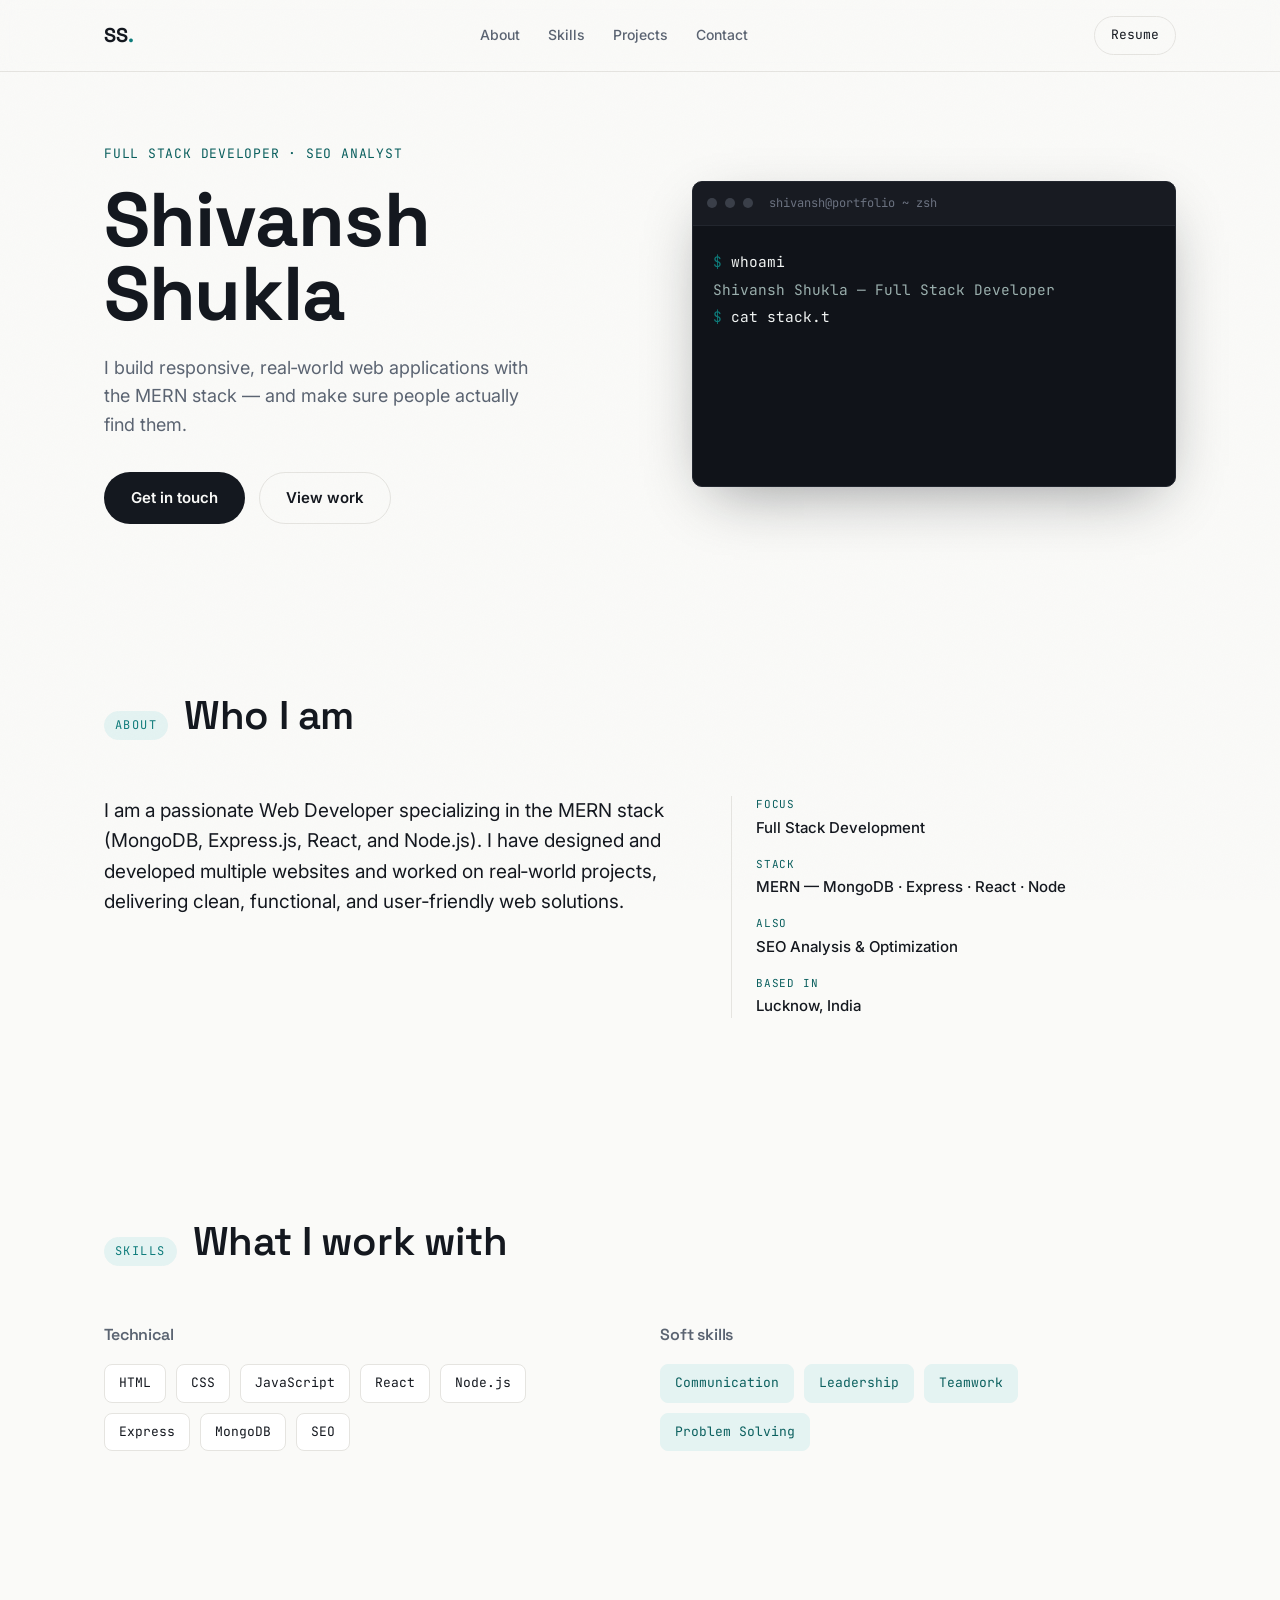
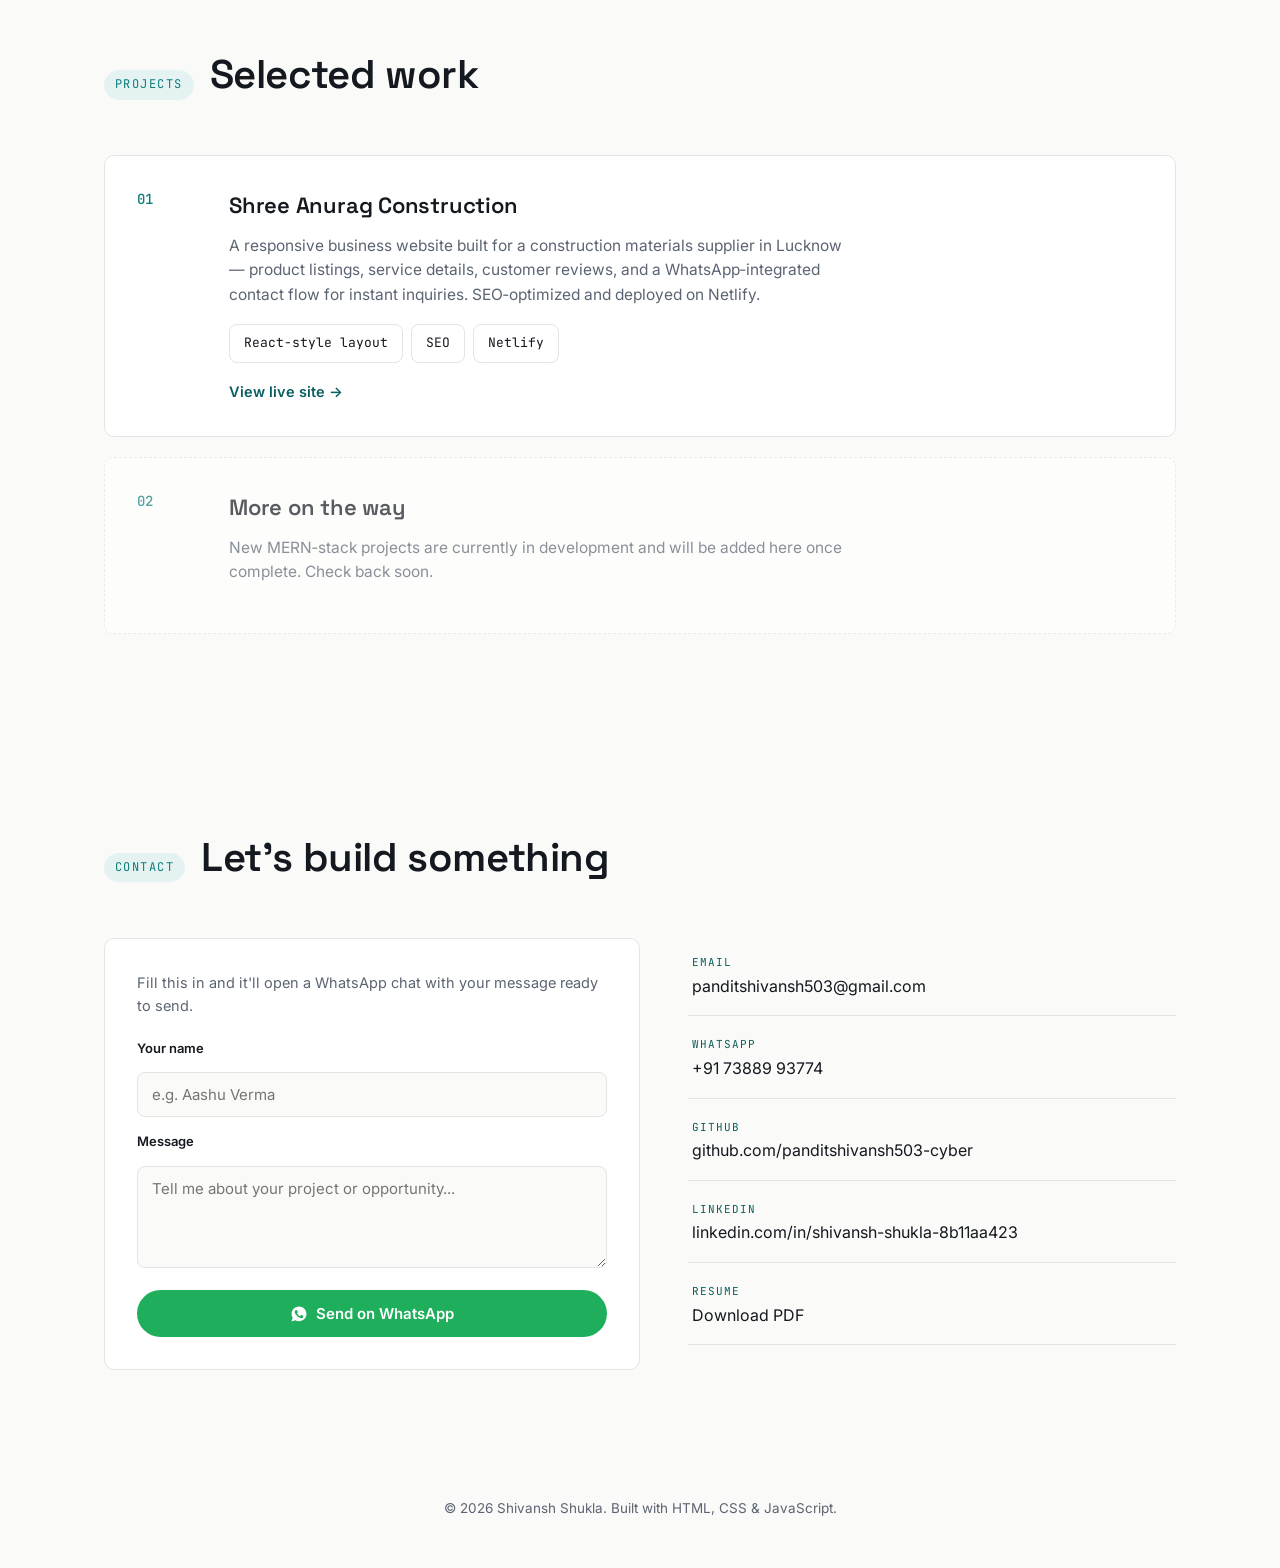
==== index.html @ 1e89d8c0 "done" ====
<!DOCTYPE html>
<html lang="en">
<head>
<meta charset="UTF-8">
<meta name="viewport" content="width=device-width, initial-scale=1.0">
<title>Shivansh Shukla — PORTFOLIO</title>
<meta name="description" content="Shivansh Shukla — Full Stack Developer (MERN) & SEO Analyst. Portfolio, projects, and contact.">
<meta name="google-site-verification" content="_di1eoeOcIjma9c_oCelId9YglmXnjubDmamlNjn5QQ" />
<link rel="preconnect" href="https://fonts.googleapis.com">
<link href="https://fonts.googleapis.com/css2?family=Space+Grotesk:wght@400;500;600;700&family=Inter:wght@400;500;600&family=JetBrains+Mono:wght@400;500&display=swap" rel="stylesheet">
<link rel="stylesheet" href="style.css">
</head>
<body>

<div class="noise-overlay"></div>
<!-- NAV -->
<header class="nav" id="top">
  <div class="nav-inner">
    <a href="#top" class="nav-logo">SS<span class="dot">.</span></a>
    <nav class="nav-links">
      <a href="#about">About</a>
      <a href="#skills">Skills</a>
      <a href="#projects">Projects</a>
      <a href="#contact">Contact</a>
    </nav>
    <a href="assets/Shivansh_Shukla_Resume.pdf" download class="nav-cta">Resume</a>
    <button class="nav-toggle" id="navToggle" aria-label="Toggle menu">
      <span></span><span></span><span></span>
    </button>
  </div>
  <nav class="nav-mobile" id="navMobile">
    <a href="#about">About</a>
    <a href="#skills">Skills</a>
    <a href="#projects">Projects</a>
    <a href="#contact">Contact</a>
    <a href="assets/Shivansh_Shukla_Resume.pdf" download>Resume</a>
  </nav>
</header>

<main>

  <!-- HERO -->
  <section class="hero">
    <div class="hero-grid">
      <div class="hero-copy">
        <p class="eyebrow">Full Stack Developer · SEO Analyst</p>
        <h1>Shivansh<br>Shukla</h1>
        <p class="hero-sub">I build responsive, real‑world web applications with the MERN stack — and make sure people actually find them.</p>
        <div class="hero-actions">
          <a href="#contact" class="btn btn-primary">Get in touch</a>
          <a href="#projects" class="btn btn-ghost">View work</a>
        </div>
      </div>

      <div class="hero-terminal" aria-hidden="false">
        <div class="terminal-window">
          <div class="terminal-bar">
            <span class="tdot"></span><span class="tdot"></span><span class="tdot"></span>
            <span class="terminal-title">shivansh@portfolio ~ zsh</span>
          </div>
          <div class="terminal-body" id="terminalBody"></div>
        </div>
      </div>
    </div>
  </section>

  <!-- ABOUT -->
  <section class="about" id="about">
    <div class="section-head">
      <span class="section-tag">About</span>
      <h2>Who I am</h2>
    </div>
    <div class="about-grid">
      <p class="about-text">
        I am a passionate Web Developer specializing in the MERN stack (MongoDB, Express.js, React, and Node.js). I have designed and developed multiple websites and worked on real‑world projects, delivering clean, functional, and user‑friendly web solutions.
      </p>
      <ul class="about-facts">
        <li><span class="fact-label">Focus</span><span>Full Stack Development</span></li>
        <li><span class="fact-label">Stack</span><span>MERN — MongoDB · Express · React · Node</span></li>
        <li><span class="fact-label">Also</span><span>SEO Analysis &amp; Optimization</span></li>
        <li><span class="fact-label">Based in</span><span>Lucknow, India</span></li>
      </ul>
    </div>
  </section>

  <!-- SKILLS -->
  <section class="skills" id="skills">
    <div class="section-head">
      <span class="section-tag">Skills</span>
      <h2>What I work with</h2>
    </div>

    <div class="skills-columns">
      <div class="skill-block">
        <h3>Technical</h3>
        <div class="tag-row">
          <span class="tag">HTML</span>
          <span class="tag">CSS</span>
          <span class="tag">JavaScript</span>
          <span class="tag">React</span>
          <span class="tag">Node.js</span>
          <span class="tag">Express</span>
          <span class="tag">MongoDB</span>
          <span class="tag">SEO</span>
        </div>
      </div>
      <div class="skill-block">
        <h3>Soft skills</h3>
        <div class="tag-row">
          <span class="tag tag-alt">Communication</span>
          <span class="tag tag-alt">Leadership</span>
          <span class="tag tag-alt">Teamwork</span>
          <span class="tag tag-alt">Problem&nbsp;Solving</span>
        </div>
      </div>
    </div>
  </section>

  <!-- PROJECTS -->
  <section class="projects" id="projects">
    <div class="section-head">
      <span class="section-tag">Projects</span>
      <h2>Selected work</h2>
    </div>

    <div class="project-list">
      <article class="project-card">
        <div class="project-index">01</div>
        <div class="project-body">
          <h3>Shree Anurag Construction</h3>
          <p>A responsive business website built for a construction materials supplier in Lucknow — product listings, service details, customer reviews, and a WhatsApp‑integrated contact flow for instant inquiries. SEO‑optimized and deployed on Netlify.</p>
          <div class="project-meta">
            <span class="tag">React‑style layout</span>
            <span class="tag">SEO</span>
            <span class="tag">Netlify</span>
          </div>
          <a href="https://shreeanuragconstruction.netlify.app/" target="_blank" rel="noopener" class="project-link">View live site →</a>
        </div>
      </article>

      <article class="project-card project-card-pending">
        <div class="project-index">02</div>
        <div class="project-body">
          <h3>More on the way</h3>
          <p>New MERN‑stack projects are currently in development and will be added here once complete. Check back soon.</p>
        </div>
      </article>
    </div>
  </section>

  <!-- CONTACT -->
  <section class="contact" id="contact">
    <div class="section-head">
      <span class="section-tag">Contact</span>
      <h2>Let's build something</h2>
    </div>

    <div class="contact-grid">
      <form class="whatsapp-form" id="whatsappForm">
        <p class="form-lede">Fill this in and it'll open a WhatsApp chat with your message ready to send.</p>

        <label for="waName">Your name</label>
        <input type="text" id="waName" name="waName" placeholder="e.g. Aashu Verma" required>

        <label for="waMessage">Message</label>
        <textarea id="waMessage" name="waMessage" rows="4" placeholder="Tell me about your project or opportunity..." required></textarea>

        <button type="submit" class="btn btn-primary btn-wide">
          <svg class="wa-icon" viewBox="0 0 24 24" fill="currentColor" aria-hidden="true"><path d="M12.04 2C6.58 2 2.13 6.45 2.13 11.91c0 1.87.5 3.62 1.44 5.15L2 22l5.13-1.55a9.87 9.87 0 0 0 4.91 1.29h.01c5.46 0 9.91-4.45 9.91-9.91C21.96 6.45 17.5 2 12.04 2Zm5.8 14.06c-.24.68-1.4 1.3-1.93 1.38-.5.08-1.12.11-1.8-.11-.42-.13-.96-.31-1.65-.6-2.9-1.25-4.79-4.16-4.93-4.35-.14-.19-1.18-1.57-1.18-3 0-1.42.75-2.12 1.02-2.41.27-.29.58-.36.78-.36.19 0 .39 0 .56.01.18.01.42-.07.66.5.24.58.82 2 .89 2.15.07.14.11.31.02.5-.09.19-.14.31-.28.48-.14.16-.29.36-.42.49-.14.14-.28.29-.12.56.16.28.72 1.19 1.55 1.93 1.07.95 1.97 1.24 2.25 1.38.28.14.44.11.6-.07.16-.18.7-.81.89-1.09.19-.28.37-.23.62-.14.25.09 1.6.75 1.87.89.28.14.46.21.53.33.07.13.07.72-.17 1.4Z"/></svg>
          <span id="waBtnText">Send on WhatsApp</span>
        </button>
      </form>

      <div class="contact-side">
        <a class="contact-line" href="mailto:panditshivansh503@gmail.com">
          <span class="contact-label">Email</span>
          <span>panditshivansh503@gmail.com</span>
        </a>
        <a class="contact-line" href="https://wa.me/917388993774" target="_blank" rel="noopener">
          <span class="contact-label">WhatsApp</span>
          <span>+91 73889 93774</span>
        </a>
        <a class="contact-line" href="https://github.com/panditshivansh503-cyber" target="_blank" rel="noopener">
          <span class="contact-label">GitHub</span>
          <span>github.com/panditshivansh503-cyber</span>
        </a>
        <a class="contact-line" href="https://www.linkedin.com/in/shivansh-shukla-8b11aa423" target="_blank" rel="noopener">
          <span class="contact-label">LinkedIn</span>
          <span>linkedin.com/in/shivansh-shukla-8b11aa423</span>
        </a>
        <a class="contact-line" href="assets/Shivansh_Shukla_Resume.pdf" download>
          <span class="contact-label">Resume</span>
          <span>Download PDF</span>
        </a>
      </div>
    </div>
  </section>

</main>

<footer class="footer">
  <p>© <span id="year"></span> Shivansh Shukla. Built with HTML, CSS &amp; JavaScript.</p>
</footer>

<script src="script.js"></script>
</body>
</html>
---- style.css ----
/* ============================================
   TOKENS
   ============================================ */
:root {
  --bg: #FAFAF8;
  --surface: #FFFFFF;
  --ink: #14181F;
  --muted: #5B6472;
  --accent: #0E7C7B;
  --accent-ink: #0A5F5E;
  --accent-soft: #E4F3F2;
  --border: #E5E4E0;
  --radius: 10px;

  --font-display: 'Space Grotesk', sans-serif;
  --font-body: 'Inter', sans-serif;
  --font-mono: 'JetBrains Mono', monospace;

  --max: 1120px;
}

@media (prefers-color-scheme: dark) {
  /* Intentionally kept light — clean/minimal brief. */
}

* { box-sizing: border-box; }
html { scroll-behavior: smooth; }

body {
  margin: 0;
  background: var(--bg);
  color: var(--ink);
  font-family: var(--font-body);
  line-height: 1.6;
  -webkit-font-smoothing: antialiased;
}

@media (prefers-reduced-motion: reduce) {
  html { scroll-behavior: auto; }
  * { animation-duration: 0.01ms !important; transition-duration: 0.01ms !important; }
}

.noise-overlay {
  position: fixed; inset: 0; pointer-events: none; z-index: 999;
  opacity: 0.025; mix-blend-mode: multiply;
  background-image: url("data:image/svg+xml,%3Csvg xmlns='http://www.w3.org/2000/svg' width='100' height='100'%3E%3Cfilter id='n'%3E%3CfeTurbulence type='fractalNoise' baseFrequency='0.9' numOctaves='2' stitchTiles='stitch'/%3E%3C/filter%3E%3Crect width='100%25' height='100%25' filter='url(%23n)'/%3E%3C/svg%3E");
}

a { color: inherit; text-decoration: none; }
h1, h2, h3 { font-family: var(--font-display); margin: 0; letter-spacing: -0.01em; }
p { margin: 0; }
ul { margin: 0; padding: 0; list-style: none; }

section { padding: 96px 24px; max-width: var(--max); margin: 0 auto; }

.section-head { display: flex; align-items: baseline; gap: 16px; margin-bottom: 48px; flex-wrap: wrap; }
.section-tag {
  font-family: var(--font-mono); font-size: 12px; letter-spacing: 0.12em; text-transform: uppercase;
  color: var(--accent); border: 1px solid var(--accent-soft); background: var(--accent-soft);
  padding: 4px 10px; border-radius: 999px; white-space: nowrap;
}
.section-head h2 { font-size: clamp(28px, 3.4vw, 40px); font-weight: 600; }

/* ============================================
   BUTTONS
   ============================================ */
.btn {
  display: inline-flex; align-items: center; justify-content: center; gap: 8px;
  padding: 13px 26px; border-radius: 999px; font-family: var(--font-body); font-weight: 600;
  font-size: 15px; border: 1px solid transparent; cursor: pointer; transition: transform .15s ease, background .2s ease, color .2s ease, border-color .2s ease;
}
.btn:focus-visible { outline: 2px solid var(--accent); outline-offset: 3px; }
.btn-primary { background: var(--ink); color: var(--bg); }
.btn-primary:hover { background: var(--accent-ink); transform: translateY(-1px); }
.btn-ghost { background: transparent; color: var(--ink); border-color: var(--border); }
.btn-ghost:hover { border-color: var(--ink); transform: translateY(-1px); }
.btn-wide { width: 100%; }
.wa-icon { width: 18px; height: 18px; }

/* ============================================
   NAV
   ============================================ */
.nav {
  position: sticky; top: 0; z-index: 100; background: rgba(250,250,248,0.86);
  backdrop-filter: blur(10px); border-bottom: 1px solid var(--border);
}
.nav-inner {
  max-width: var(--max); margin: 0 auto; padding: 16px 24px;
  display: flex; align-items: center; justify-content: space-between;
}
.nav-logo { font-family: var(--font-display); font-weight: 700; font-size: 20px; }
.nav-logo .dot { color: var(--accent); }
.nav-links { display: flex; gap: 28px; font-size: 14px; font-weight: 500; }
.nav-links a { color: var(--muted); transition: color .15s ease; }
.nav-links a:hover { color: var(--ink); }
.nav-cta {
  font-family: var(--font-mono); font-size: 13px; border: 1px solid var(--border);
  padding: 8px 16px; border-radius: 999px; transition: border-color .15s ease, color .15s ease;
}
.nav-cta:hover { border-color: var(--accent); color: var(--accent-ink); }
.nav-toggle { display: none; flex-direction: column; gap: 4px; background: none; border: none; cursor: pointer; padding: 8px; }
.nav-toggle span { width: 20px; height: 2px; background: var(--ink); border-radius: 2px; }
.nav-mobile { display: none; flex-direction: column; padding: 8px 24px 20px; gap: 14px; border-top: 1px solid var(--border); }
.nav-mobile a { font-size: 15px; color: var(--muted); }
.nav-mobile.open { display: flex; }

@media (max-width: 760px) {
  .nav-links, .nav-cta { display: none; }
  .nav-toggle { display: flex; }
}

/* ============================================
   HERO + TERMINAL (signature element)
   ============================================ */
.hero { padding-top: 72px; padding-bottom: 64px; }
.hero-grid { display: grid; grid-template-columns: 1.1fr 1fr; gap: 56px; align-items: center; }

.eyebrow {
  font-family: var(--font-mono); font-size: 13px; letter-spacing: 0.06em;
  color: var(--accent-ink); margin-bottom: 18px; text-transform: uppercase;
}
.hero-copy h1 {
  font-size: clamp(44px, 7vw, 76px); font-weight: 700; line-height: 0.98; margin-bottom: 22px;
}
.hero-sub { font-size: 18px; color: var(--muted); max-width: 440px; margin-bottom: 32px; }
.hero-actions { display: flex; gap: 14px; flex-wrap: wrap; }

.terminal-window {
  background: #101319; border-radius: var(--radius); overflow: hidden;
  box-shadow: 0 20px 60px -20px rgba(16, 19, 25, 0.45);
  border: 1px solid #22262E;
}
.terminal-bar {
  display: flex; align-items: center; gap: 8px; padding: 12px 14px;
  background: #181B22; border-bottom: 1px solid #22262E;
}
.tdot { width: 10px; height: 10px; border-radius: 50%; background: #3A3F49; }
.terminal-title { margin-left: 8px; font-family: var(--font-mono); font-size: 12px; color: #6B7280; }
.terminal-body {
  font-family: var(--font-mono); font-size: 14.5px; line-height: 1.9;
  padding: 22px 20px; min-height: 260px; color: #D7E3E2;
}
.terminal-body .prompt { color: var(--accent); }
.terminal-body .cmd { color: #F2F5F4; }
.terminal-body .out { color: #9BB0AE; }
.terminal-body .cursor {
  display: inline-block; width: 8px; height: 16px; background: var(--accent);
  vertical-align: middle; animation: blink 1s step-end infinite;
}
@keyframes blink { 50% { opacity: 0; } }

@media (max-width: 900px) {
  .hero-grid { grid-template-columns: 1fr; }
}

/* ============================================
   ABOUT
   ============================================ */
.about-grid { display: grid; grid-template-columns: 1.3fr 1fr; gap: 48px; }
.about-text { font-size: 19px; color: var(--ink); max-width: 560px; }
.about-facts { display: flex; flex-direction: column; gap: 16px; border-left: 1px solid var(--border); padding-left: 24px; }
.about-facts li { display: flex; flex-direction: column; gap: 2px; }
.fact-label { font-family: var(--font-mono); font-size: 11px; text-transform: uppercase; letter-spacing: 0.08em; color: var(--accent-ink); }
.about-facts li span:last-child { font-size: 15px; color: var(--ink); font-weight: 500; }

@media (max-width: 760px) {
  .about-grid { grid-template-columns: 1fr; }
  .about-facts { border-left: none; padding-left: 0; border-top: 1px solid var(--border); padding-top: 20px; }
}

/* ============================================
   SKILLS
   ============================================ */
.skills-columns { display: grid; grid-template-columns: 1fr 1fr; gap: 40px; }
.skill-block h3 { font-size: 16px; font-weight: 600; margin-bottom: 16px; color: var(--muted); }
.tag-row { display: flex; flex-wrap: wrap; gap: 10px; }
.tag {
  font-family: var(--font-mono); font-size: 13px; padding: 8px 14px; border-radius: 8px;
  background: var(--surface); border: 1px solid var(--border); color: var(--ink);
}
.tag-alt { background: var(--accent-soft); border-color: var(--accent-soft); color: var(--accent-ink); }

@media (max-width: 700px) {
  .skills-columns { grid-template-columns: 1fr; gap: 28px; }
}

/* ============================================
   PROJECTS
   ============================================ */
.project-list { display: flex; flex-direction: column; gap: 20px; }
.project-card {
  display: grid; grid-template-columns: 72px 1fr; gap: 20px;
  background: var(--surface); border: 1px solid var(--border); border-radius: var(--radius);
  padding: 32px; transition: border-color .2s ease, transform .2s ease;
}
.project-card:hover { border-color: var(--accent); transform: translateY(-2px); }
.project-index { font-family: var(--font-mono); font-size: 14px; color: var(--accent); font-weight: 500; }
.project-body h3 { font-size: 22px; font-weight: 600; margin-bottom: 10px; }
.project-body p { color: var(--muted); font-size: 15.5px; max-width: 620px; margin-bottom: 16px; }
.project-meta { display: flex; gap: 8px; margin-bottom: 16px; flex-wrap: wrap; }
.project-link { font-weight: 600; color: var(--accent-ink); font-size: 14.5px; }
.project-link:hover { text-decoration: underline; }
.project-card-pending { opacity: 0.7; border-style: dashed; }
.project-card-pending:hover { transform: none; border-color: var(--border); }

@media (max-width: 600px) {
  .project-card { grid-template-columns: 1fr; padding: 24px; }
}

/* ============================================
   CONTACT
   ============================================ */
.contact-grid { display: grid; grid-template-columns: 1.1fr 1fr; gap: 48px; }
.whatsapp-form {
  background: var(--surface); border: 1px solid var(--border); border-radius: var(--radius);
  padding: 32px; display: flex; flex-direction: column; gap: 14px;
}
.form-lede { color: var(--muted); font-size: 14.5px; margin-bottom: 6px; }
.whatsapp-form label { font-size: 13px; font-weight: 600; color: var(--ink); }
.whatsapp-form input, .whatsapp-form textarea {
  font-family: var(--font-body); font-size: 15px; padding: 12px 14px;
  border: 1px solid var(--border); border-radius: 8px; background: var(--bg); color: var(--ink);
  resize: vertical;
}
.whatsapp-form input:focus, .whatsapp-form textarea:focus {
  outline: none; border-color: var(--accent); box-shadow: 0 0 0 3px var(--accent-soft);
}
.whatsapp-form .btn { margin-top: 8px; background: #1FAF5C; color: #fff; }
.whatsapp-form .btn:hover { background: #17924B; }

.contact-side { display: flex; flex-direction: column; gap: 4px; }
.contact-line {
  display: flex; flex-direction: column; gap: 2px; padding: 16px 4px;
  border-bottom: 1px solid var(--border); transition: padding-left .15s ease;
}
.contact-line:hover { padding-left: 10px; color: var(--accent-ink); }
.contact-label { font-family: var(--font-mono); font-size: 11px; text-transform: uppercase; letter-spacing: 0.08em; color: var(--accent-ink); }

@media (max-width: 760px) {
  .contact-grid { grid-template-columns: 1fr; }
}

/* ============================================
   FOOTER
   ============================================ */
.footer { text-align: center; padding: 32px 24px 48px; color: var(--muted); font-size: 13.5px; }
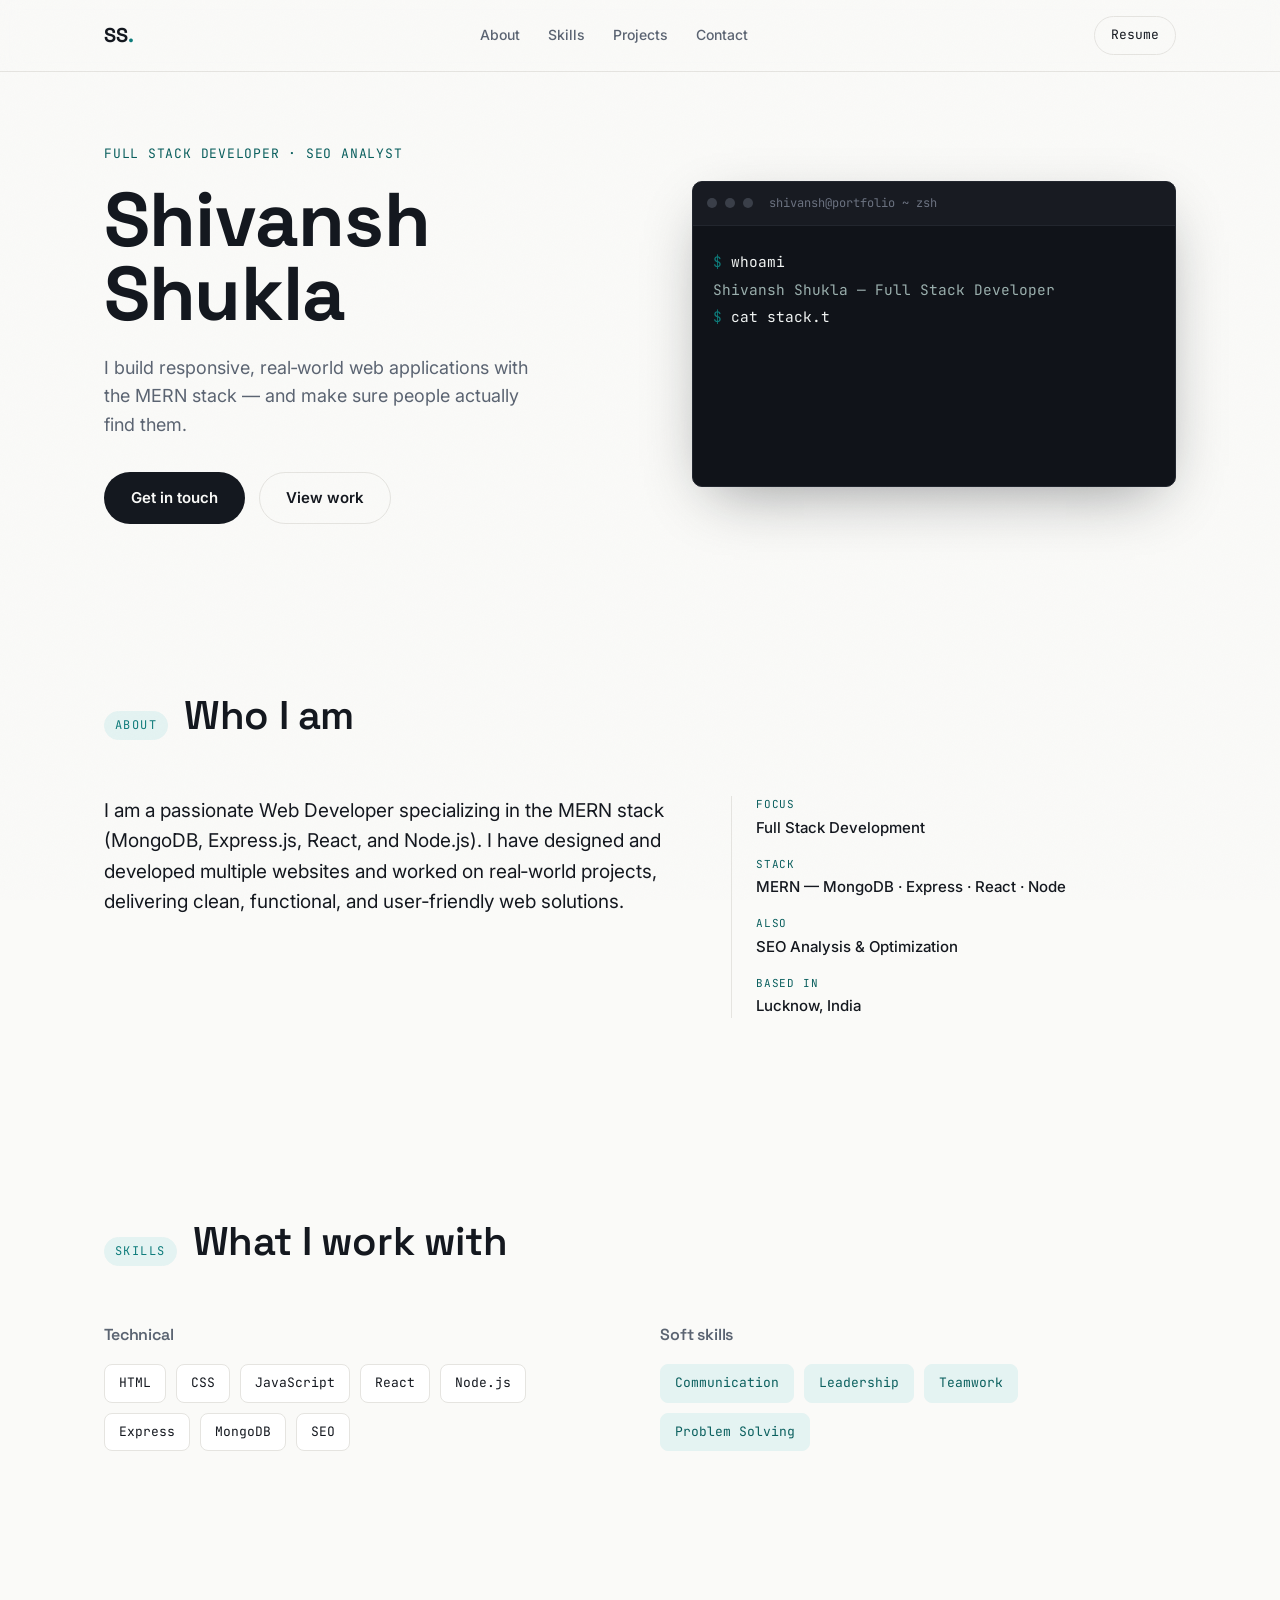
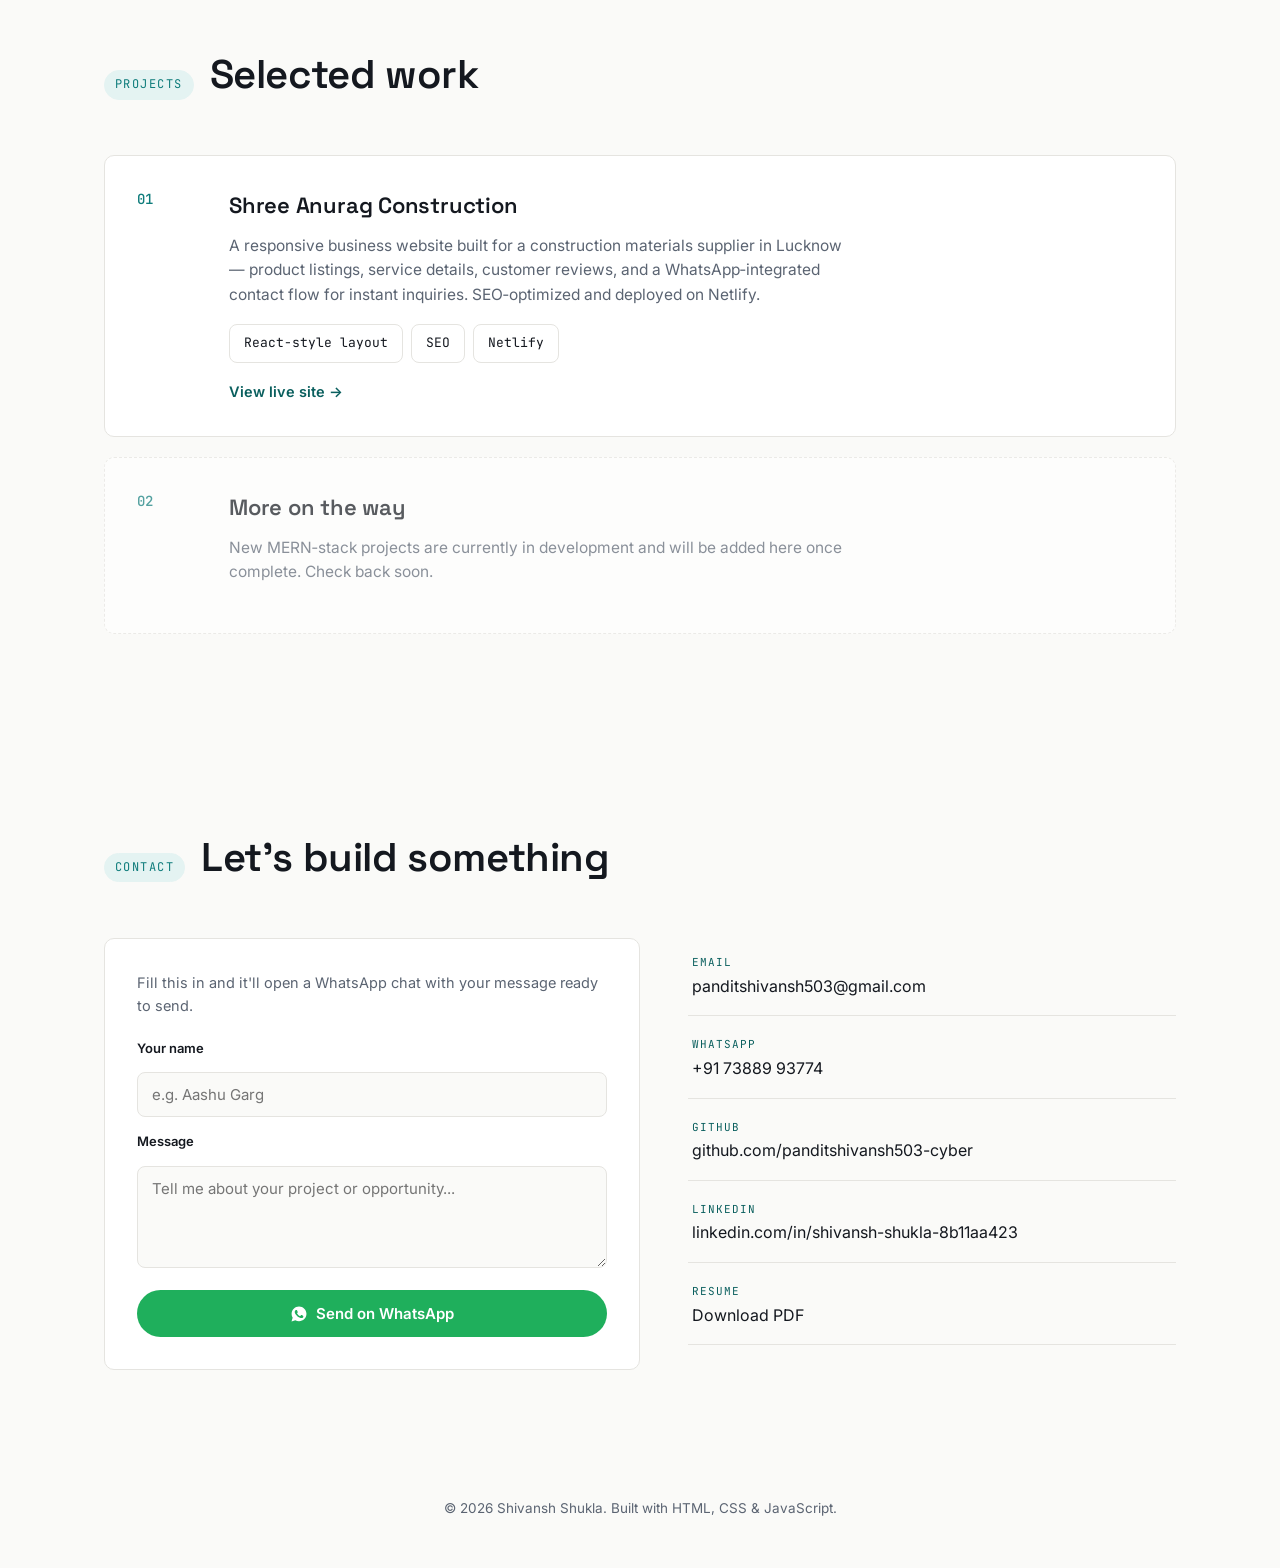
==== commit b54f9203: "Update website" ====
--- a/index.html
+++ b/index.html
@@ -160,7 +160,7 @@
         <p class="form-lede">Fill this in and it'll open a WhatsApp chat with your message ready to send.</p>
 
         <label for="waName">Your name</label>
-        <input type="text" id="waName" name="waName" placeholder="e.g. Aashu Verma" required>
+        <input type="text" id="waName" name="waName" placeholder="e.g. Aashu Garg" required>
 
         <label for="waMessage">Message</label>
         <textarea id="waMessage" name="waMessage" rows="4" placeholder="Tell me about your project or opportunity..." required></textarea>
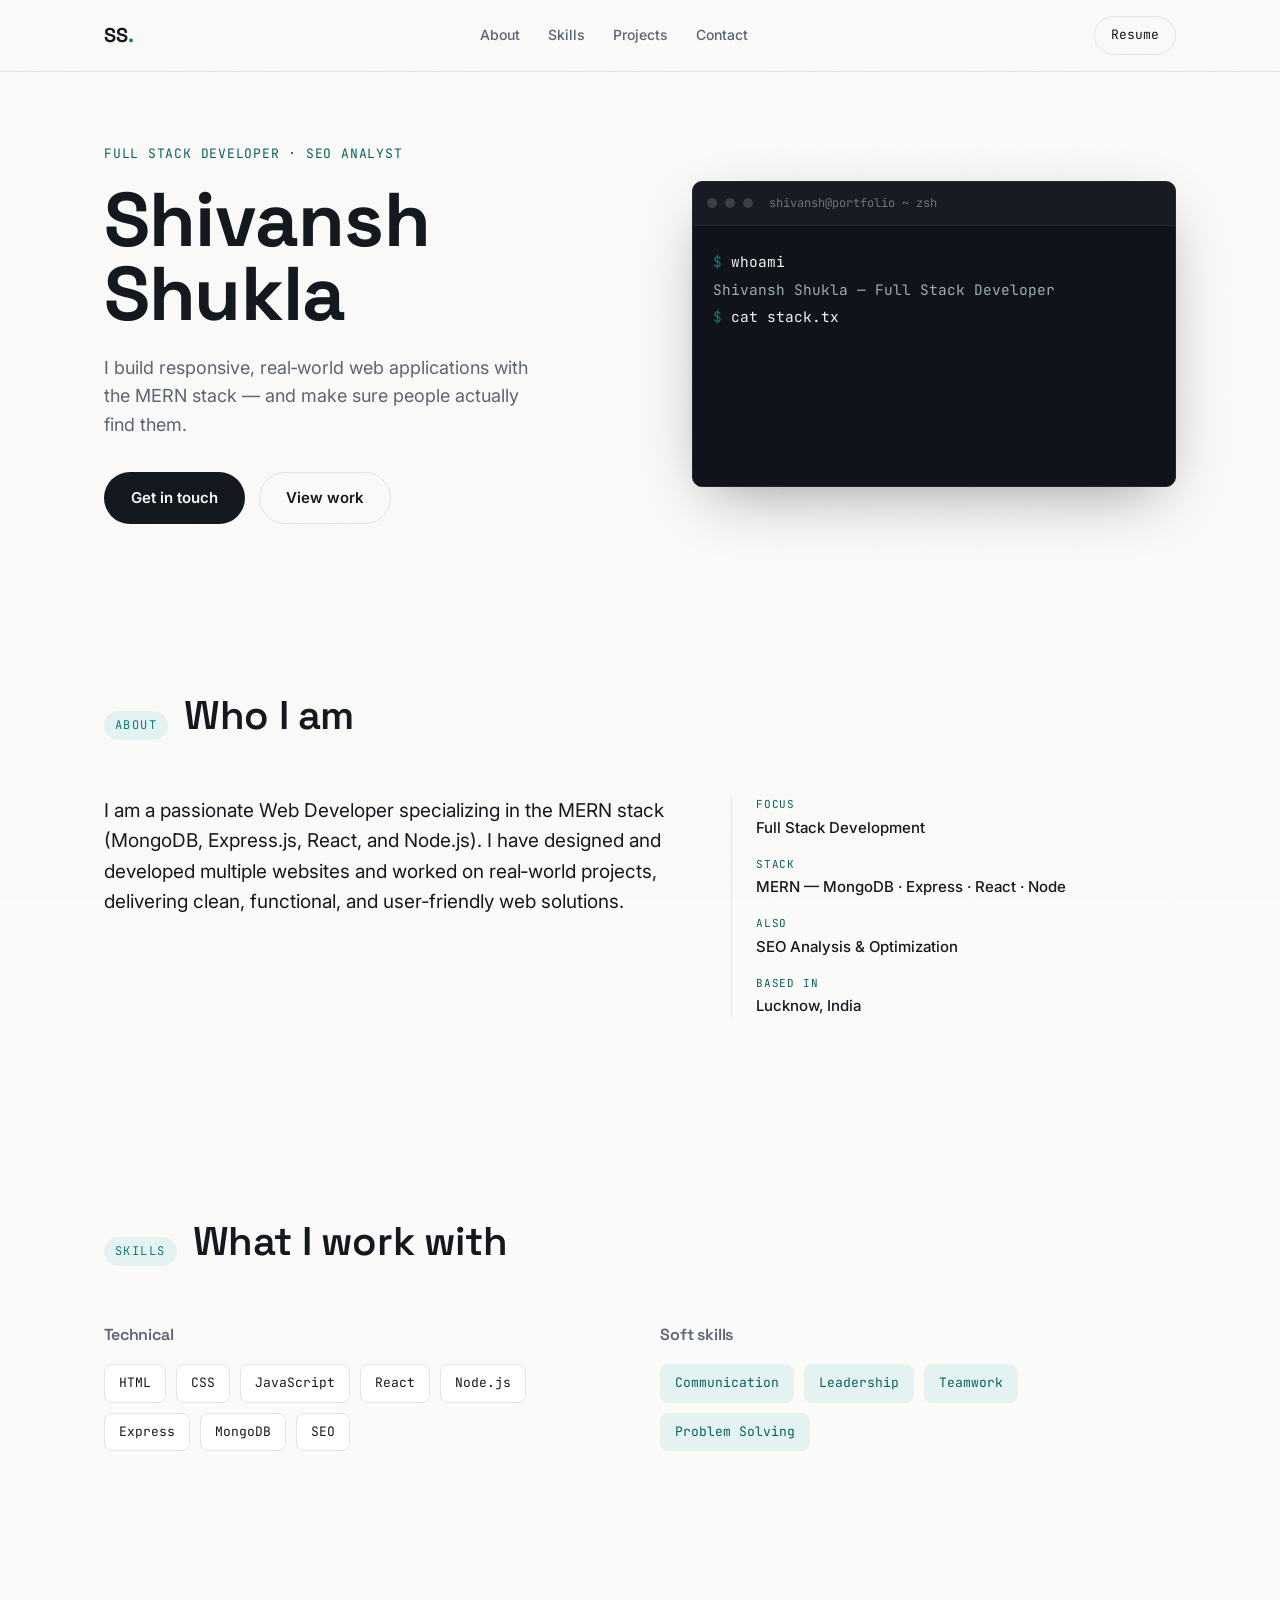
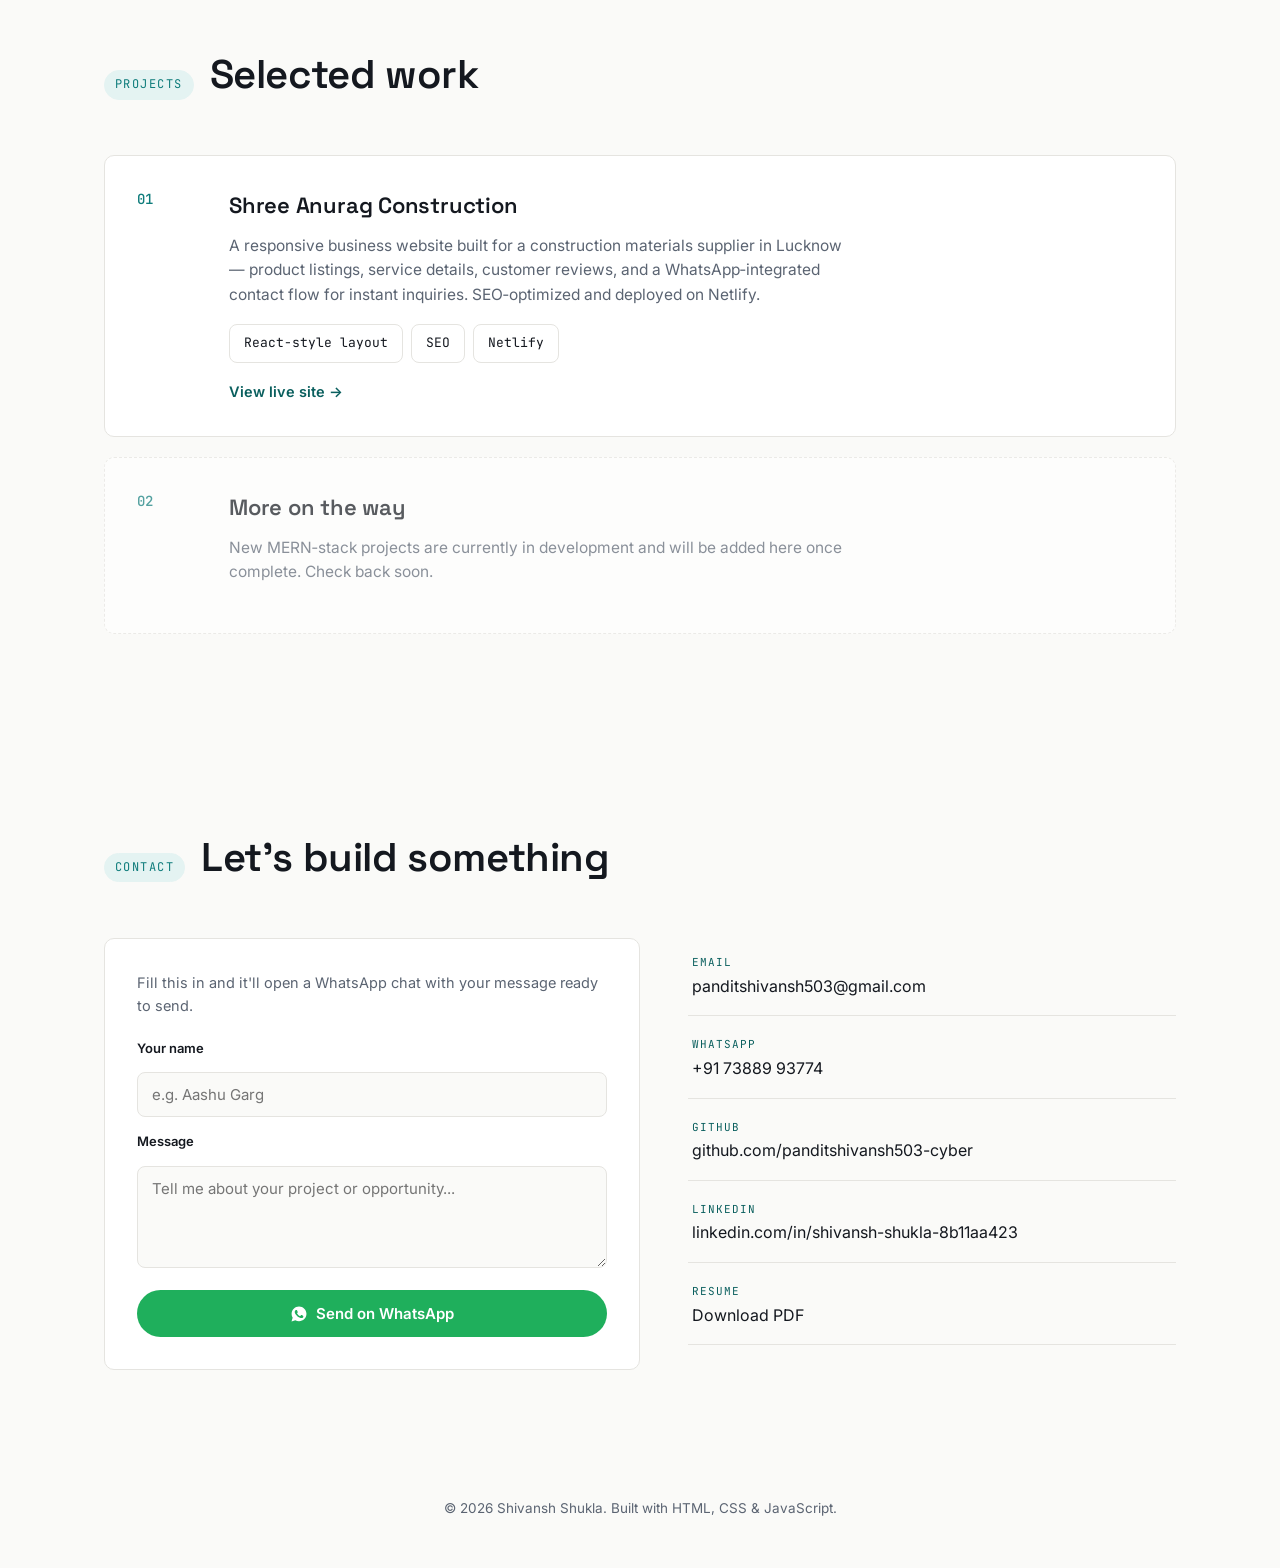
==== commit f45d47e6: "Update project" ====
--- a/index.html
+++ b/index.html
@@ -160,7 +160,7 @@
         <p class="form-lede">Fill this in and it'll open a WhatsApp chat with your message ready to send.</p>
 
         <label for="waName">Your name</label>
-        <input type="text" id="waName" name="waName" placeholder="e.g. Aashu Garg" required>
+        <input type="text" id="waName" name="waName" placeholder="e.g. Aashu Garg " required>
 
         <label for="waMessage">Message</label>
         <textarea id="waMessage" name="waMessage" rows="4" placeholder="Tell me about your project or opportunity..." required></textarea>
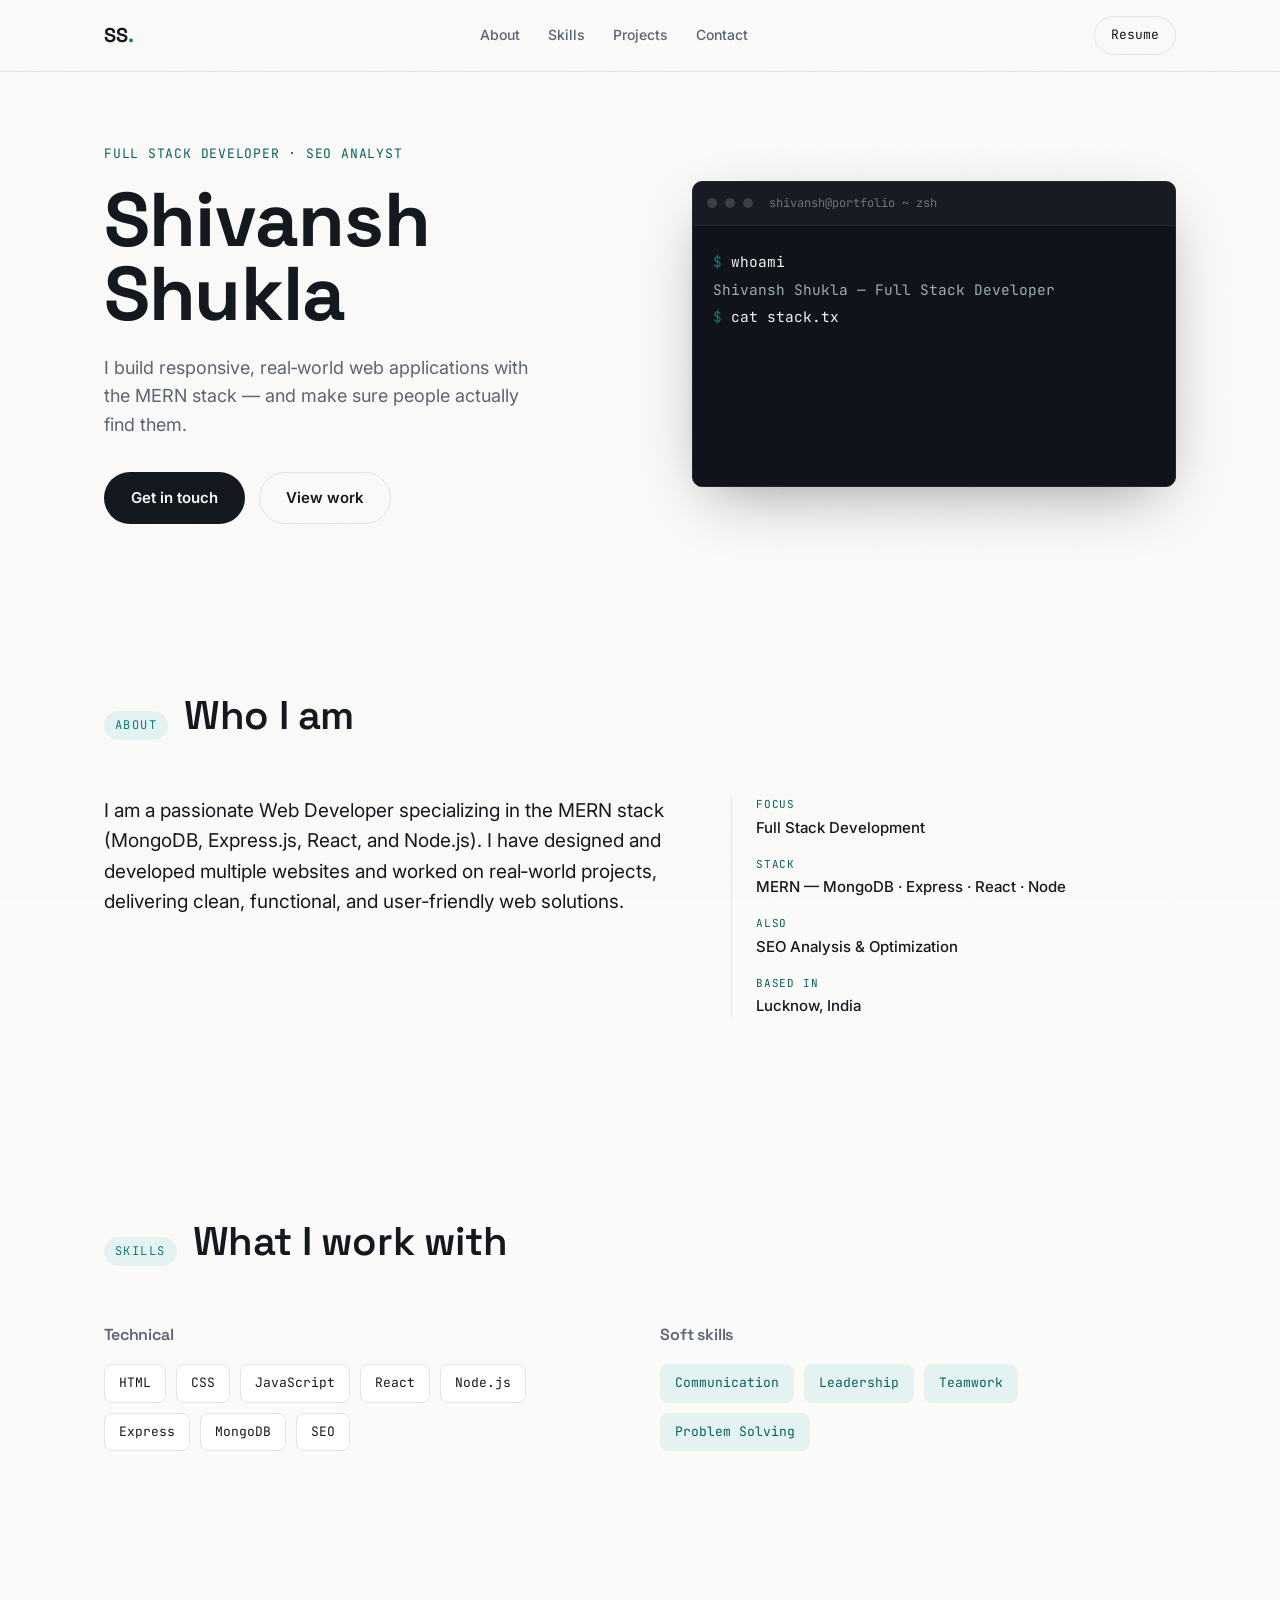
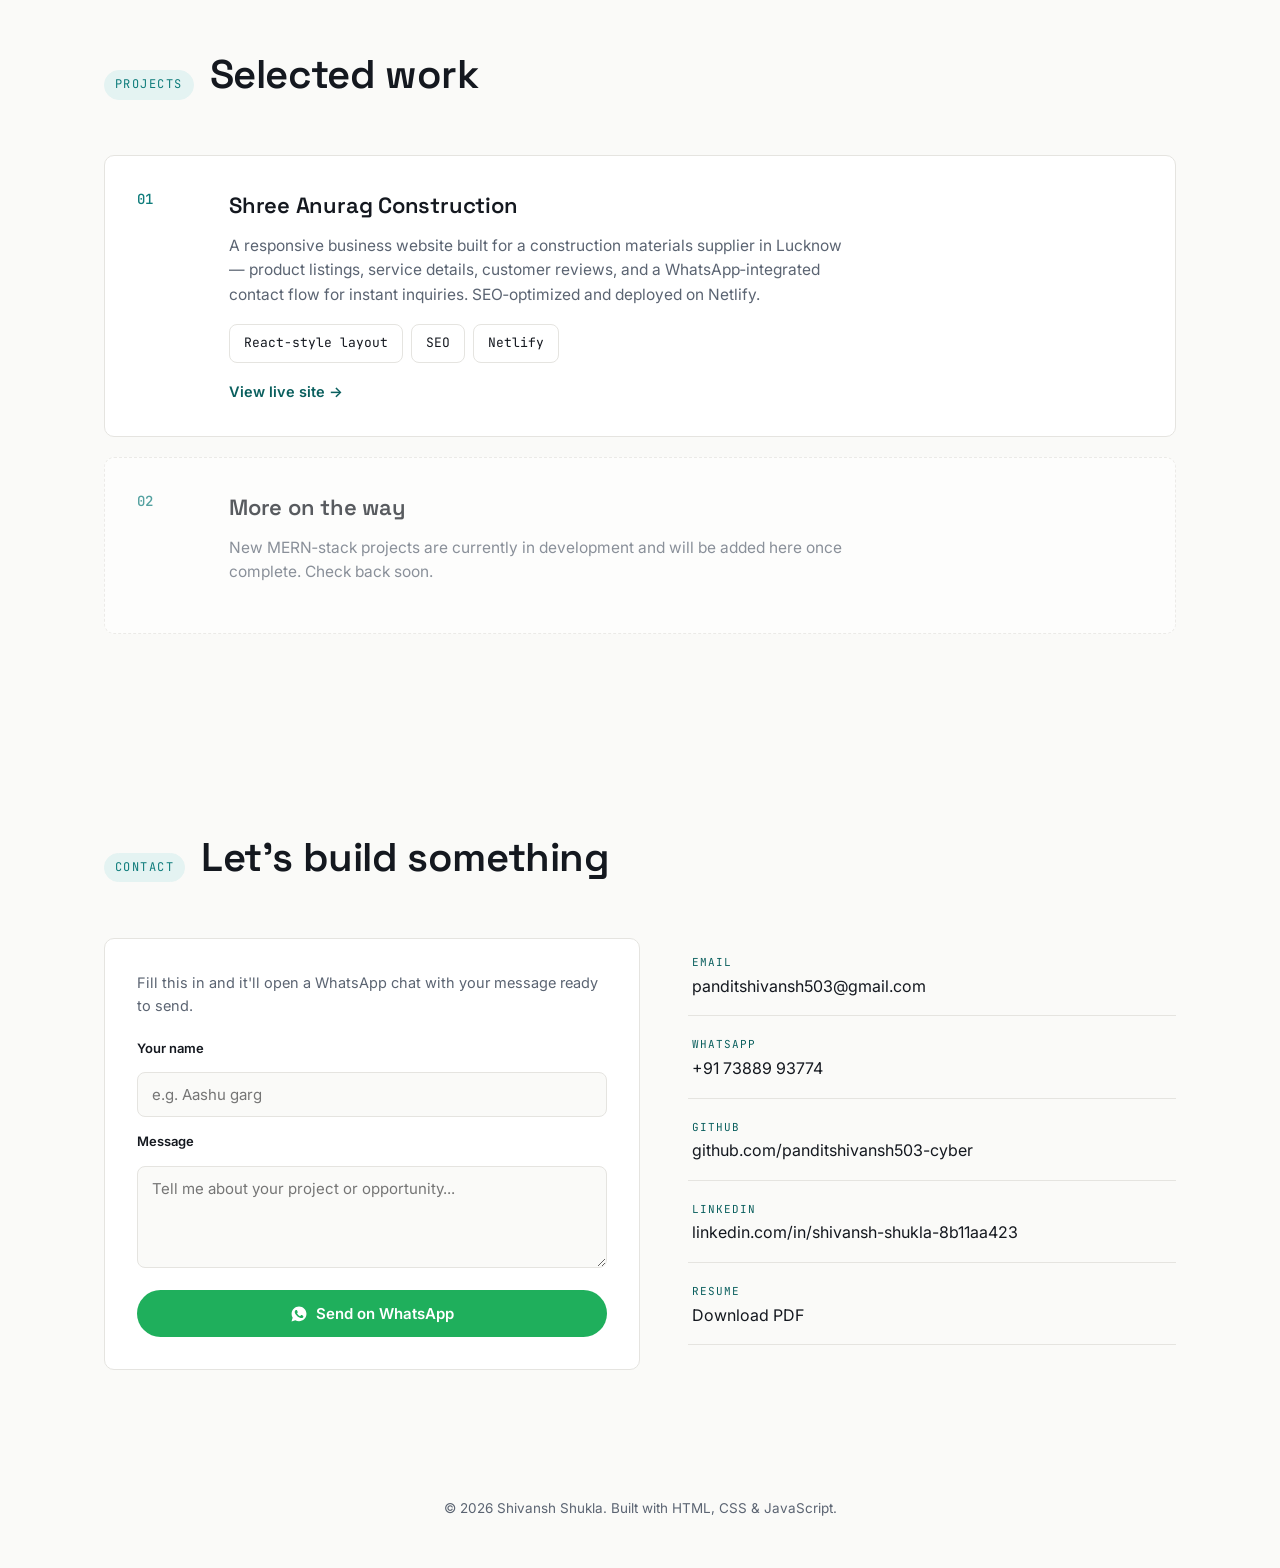
==== commit b56715c0: "Update project" ====
--- a/index.html
+++ b/index.html
@@ -160,7 +160,7 @@
         <p class="form-lede">Fill this in and it'll open a WhatsApp chat with your message ready to send.</p>
 
         <label for="waName">Your name</label>
-        <input type="text" id="waName" name="waName" placeholder="e.g. Aashu Garg " required>
+        <input type="text" id="waName" name="waName" placeholder="e.g. Aashu garg " required>
 
         <label for="waMessage">Message</label>
         <textarea id="waMessage" name="waMessage" rows="4" placeholder="Tell me about your project or opportunity..." required></textarea>
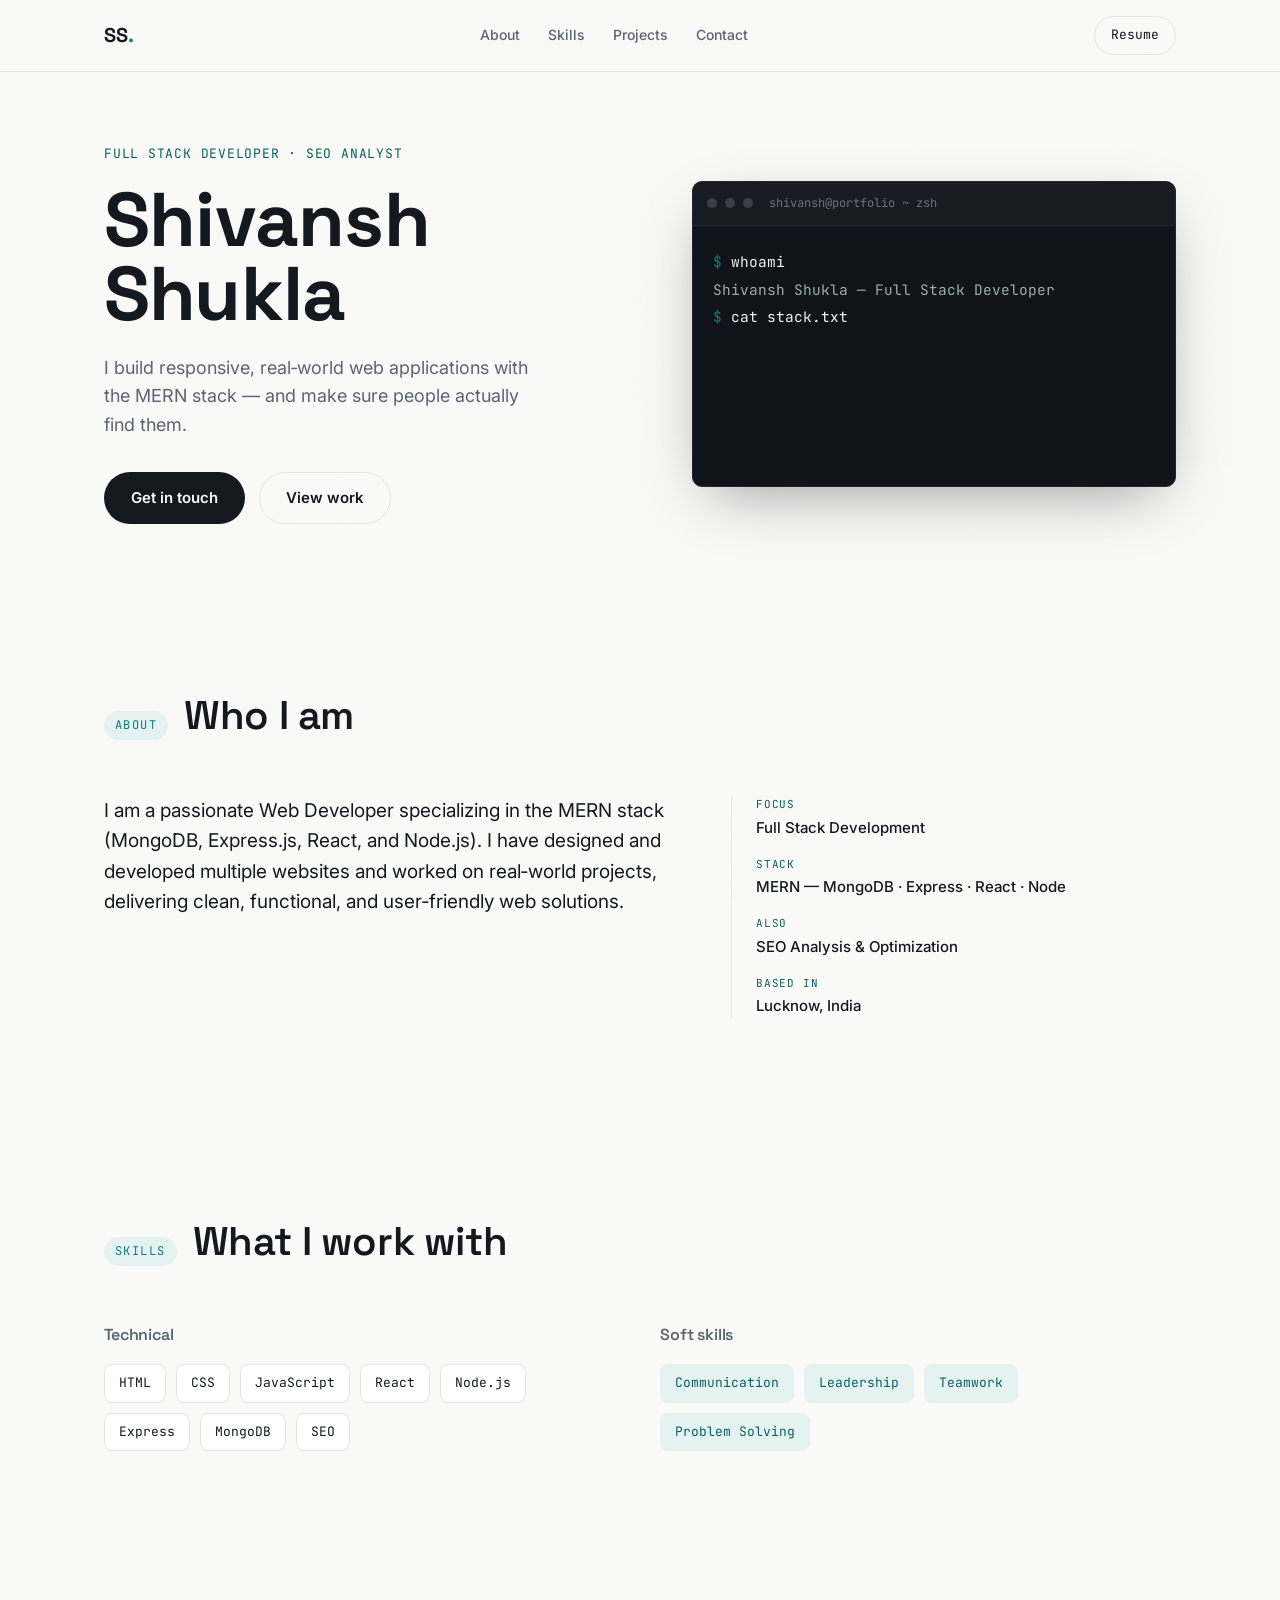
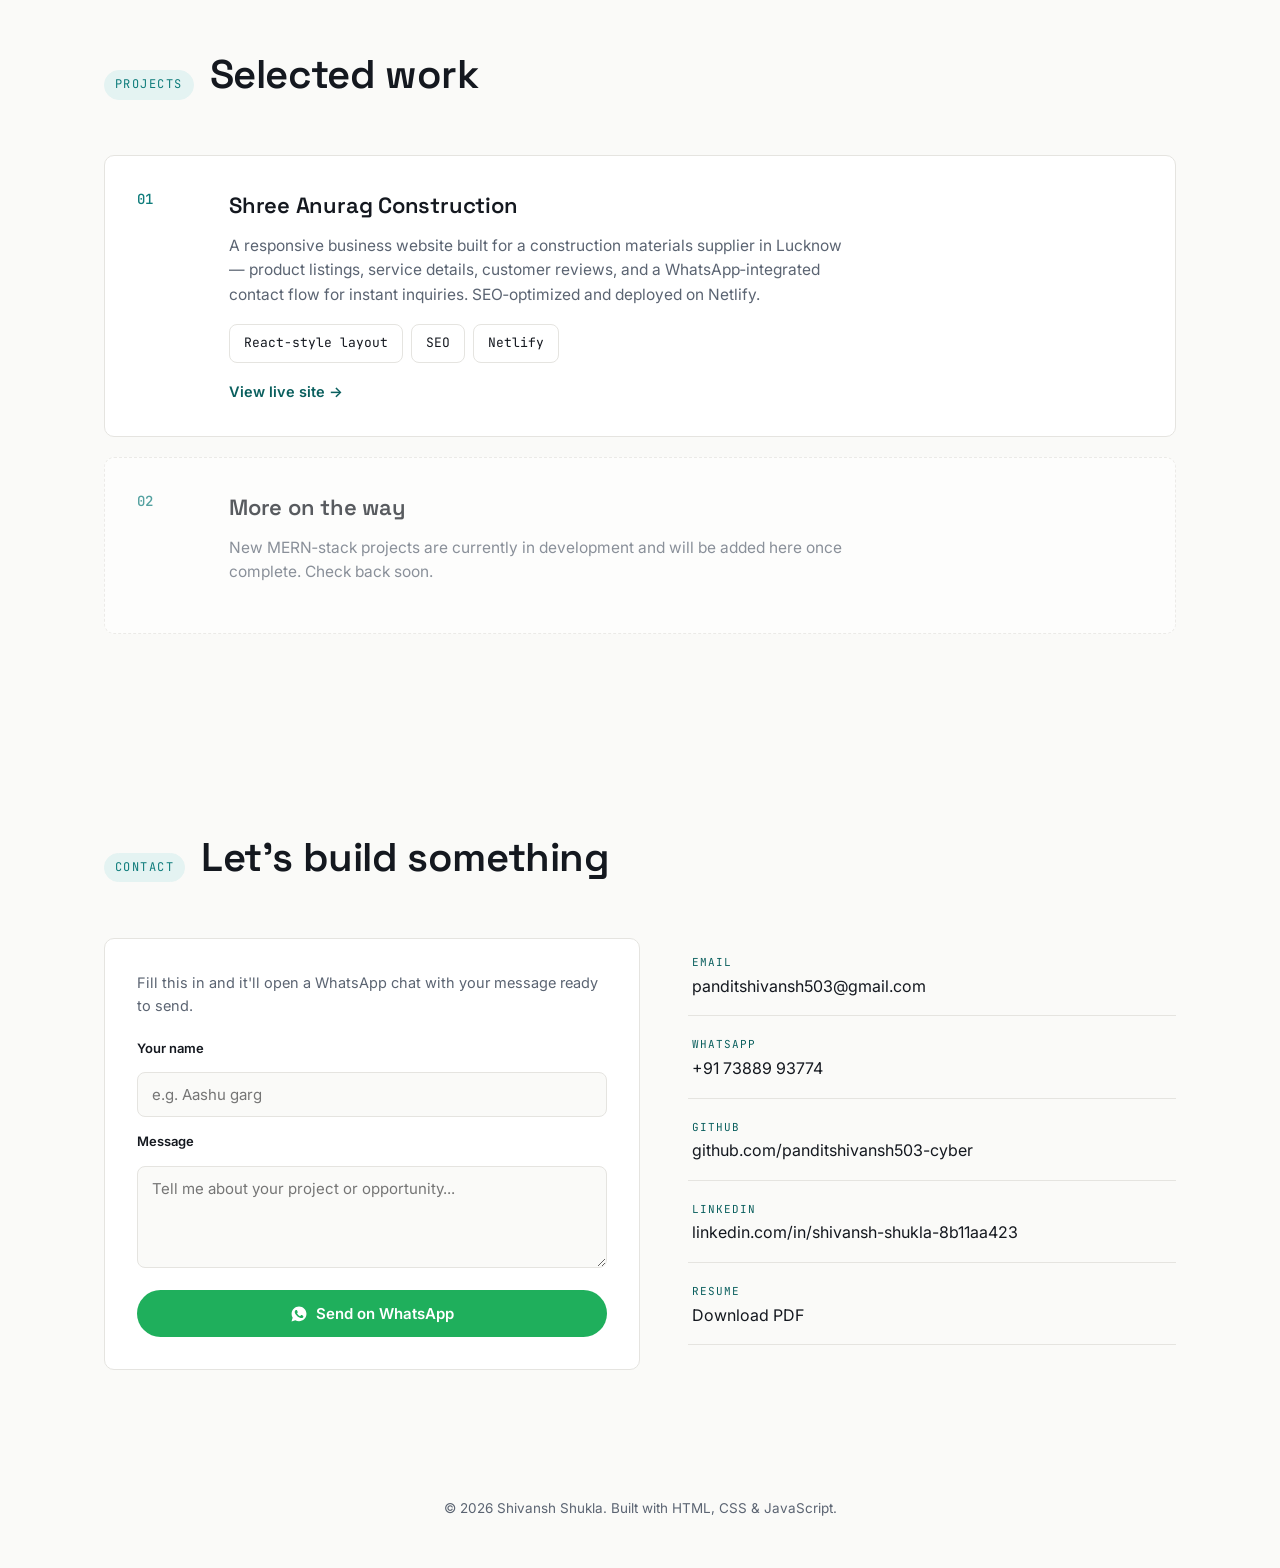
==== commit 1871e892: "update title" ====
--- a/index.html
+++ b/index.html
@@ -5,10 +5,46 @@
 <meta name="viewport" content="width=device-width, initial-scale=1.0">
 <title>Shivansh Shukla — PORTFOLIO</title>
 <meta name="description" content="Shivansh Shukla — Full Stack Developer (MERN) & SEO Analyst. Portfolio, projects, and contact.">
+
+<meta name="description" content="Shivansh Shukla is a Full Stack MERN Developer and SEO Analyst from India. Explore my portfolio, web development projects, skills, and contact information.">
+
+<meta name="keywords" content="Shivansh Shukla, Full Stack Developer, MERN Developer, React Developer, Node.js, MongoDB, JavaScript, Web Developer India, SEO Analyst, Portfolio">
+
+<meta name="author" content="Shivansh Shukla">
+<meta name="robots" content="index, follow">
+<meta name="theme-color" content="#0f172a">
+<meta property="og:title" content="Shivansh Shukla | Full Stack MERN Developer">
+<meta property="og:description" content="Portfolio of Shivansh Shukla - MERN Stack Developer and SEO Analyst. Explore projects, skills, and contact information.">
+<meta property="og:type" content="website">
+<meta property="og:url" content="https://shivansh-portfolio-tau.vercel.app/">
+<meta name="twitter:card" content="summary">
+
+<meta name="twitter:title" content="Shivansh Shukla | Full Stack MERN Developer">
+<meta name="twitter:description" content="Portfolio of Shivansh Shukla - MERN Stack Developer and SEO Analyst. Explore projects, skills, and contact information.">
+
 <meta name="google-site-verification" content="_di1eoeOcIjma9c_oCelId9YglmXnjubDmamlNjn5QQ" />
+<link rel="canonical" href="https://shivansh-portfolio-tau.vercel.app/">
 <link rel="preconnect" href="https://fonts.googleapis.com">
 <link href="https://fonts.googleapis.com/css2?family=Space+Grotesk:wght@400;500;600;700&family=Inter:wght@400;500;600&family=JetBrains+Mono:wght@400;500&display=swap" rel="stylesheet">
 <link rel="stylesheet" href="style.css">
+
+<script type="application/ld+json">
+{
+  "@context": "https://schema.org",
+  "@type": "Person",
+  "name": "Shivansh Shukla",
+  "url": "https://shivansh-portfolio-tau.vercel.app/",
+  "jobTitle": "Full Stack MERN Developer",
+  "description": "Full Stack MERN Developer and SEO Analyst",
+  "email": "mailto:panditshivansh503@gmail.com",
+  "telephone": "+917388993774",
+  "sameAs": [
+    "https://github.com/panditshivansh503-cyber",
+    "https://www.linkedin.com/in/shivansh-shukla-8b11aa423"
+  ]
+}
+</script>
+
 </head>
 <body>
 
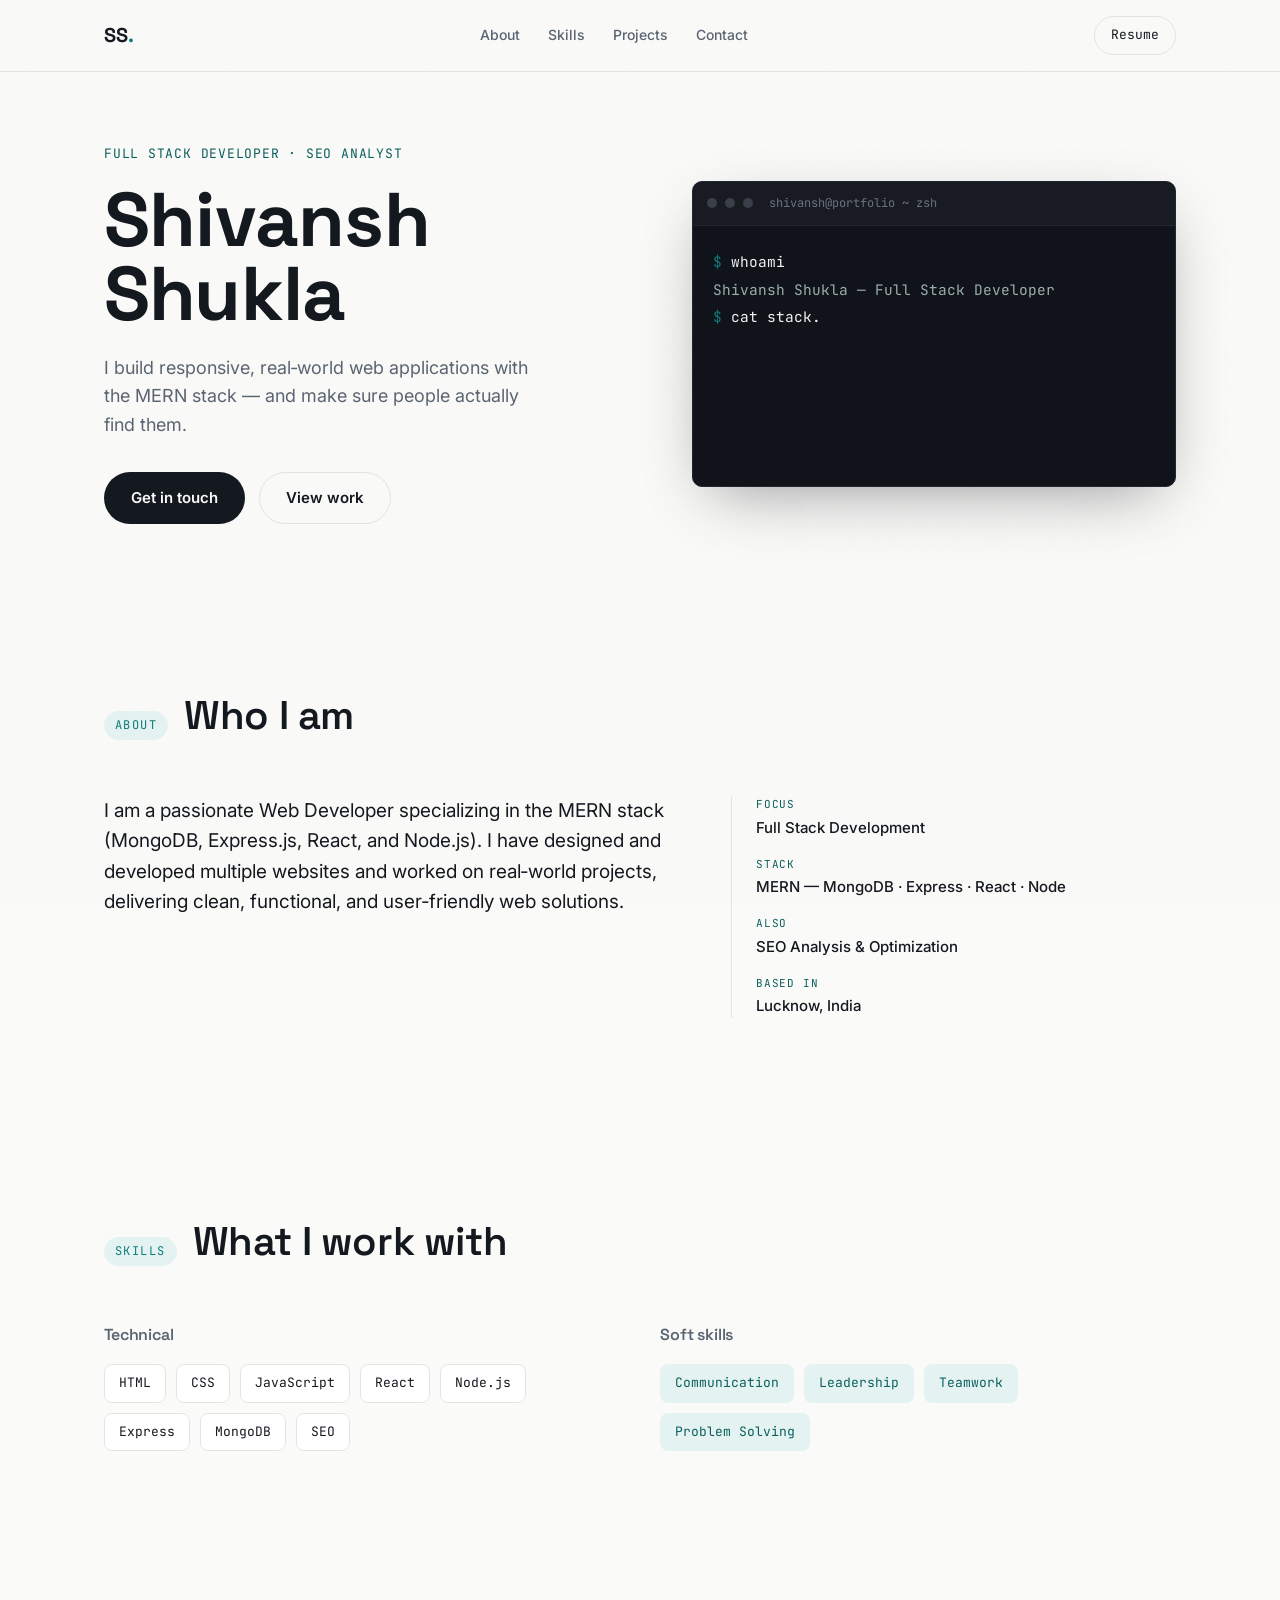
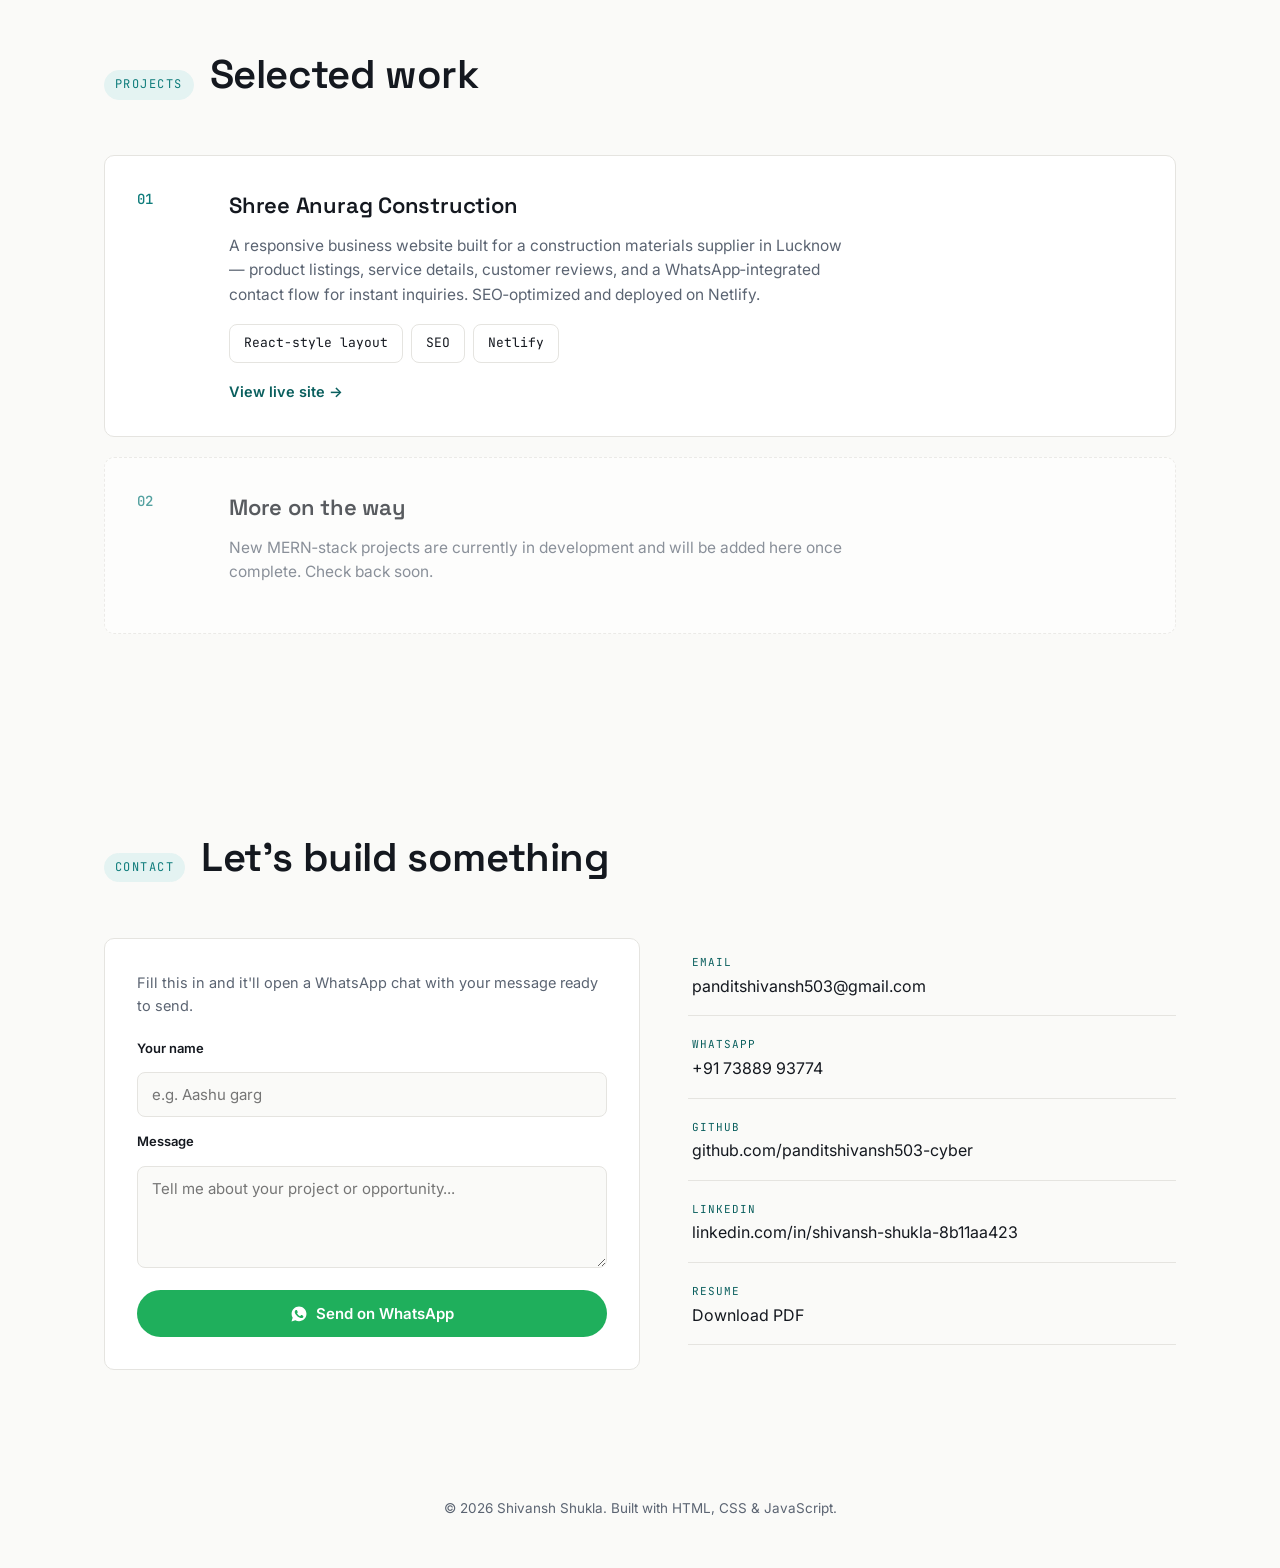
==== commit 9a8143fa: "update" ====
--- a/index.html
+++ b/index.html
@@ -5,6 +5,7 @@
 <meta name="viewport" content="width=device-width, initial-scale=1.0">
 <title>Shivansh Shukla — PORTFOLIO</title>
 <meta name="description" content="Shivansh Shukla — Full Stack Developer (MERN) & SEO Analyst. Portfolio, projects, and contact.">
+<title>Shivansh Shukla | Full Stack MERN Developer & SEO Analyst</title>
 
 <meta name="description" content="Shivansh Shukla is a Full Stack MERN Developer and SEO Analyst from India. Explore my portfolio, web development projects, skills, and contact information.">
 
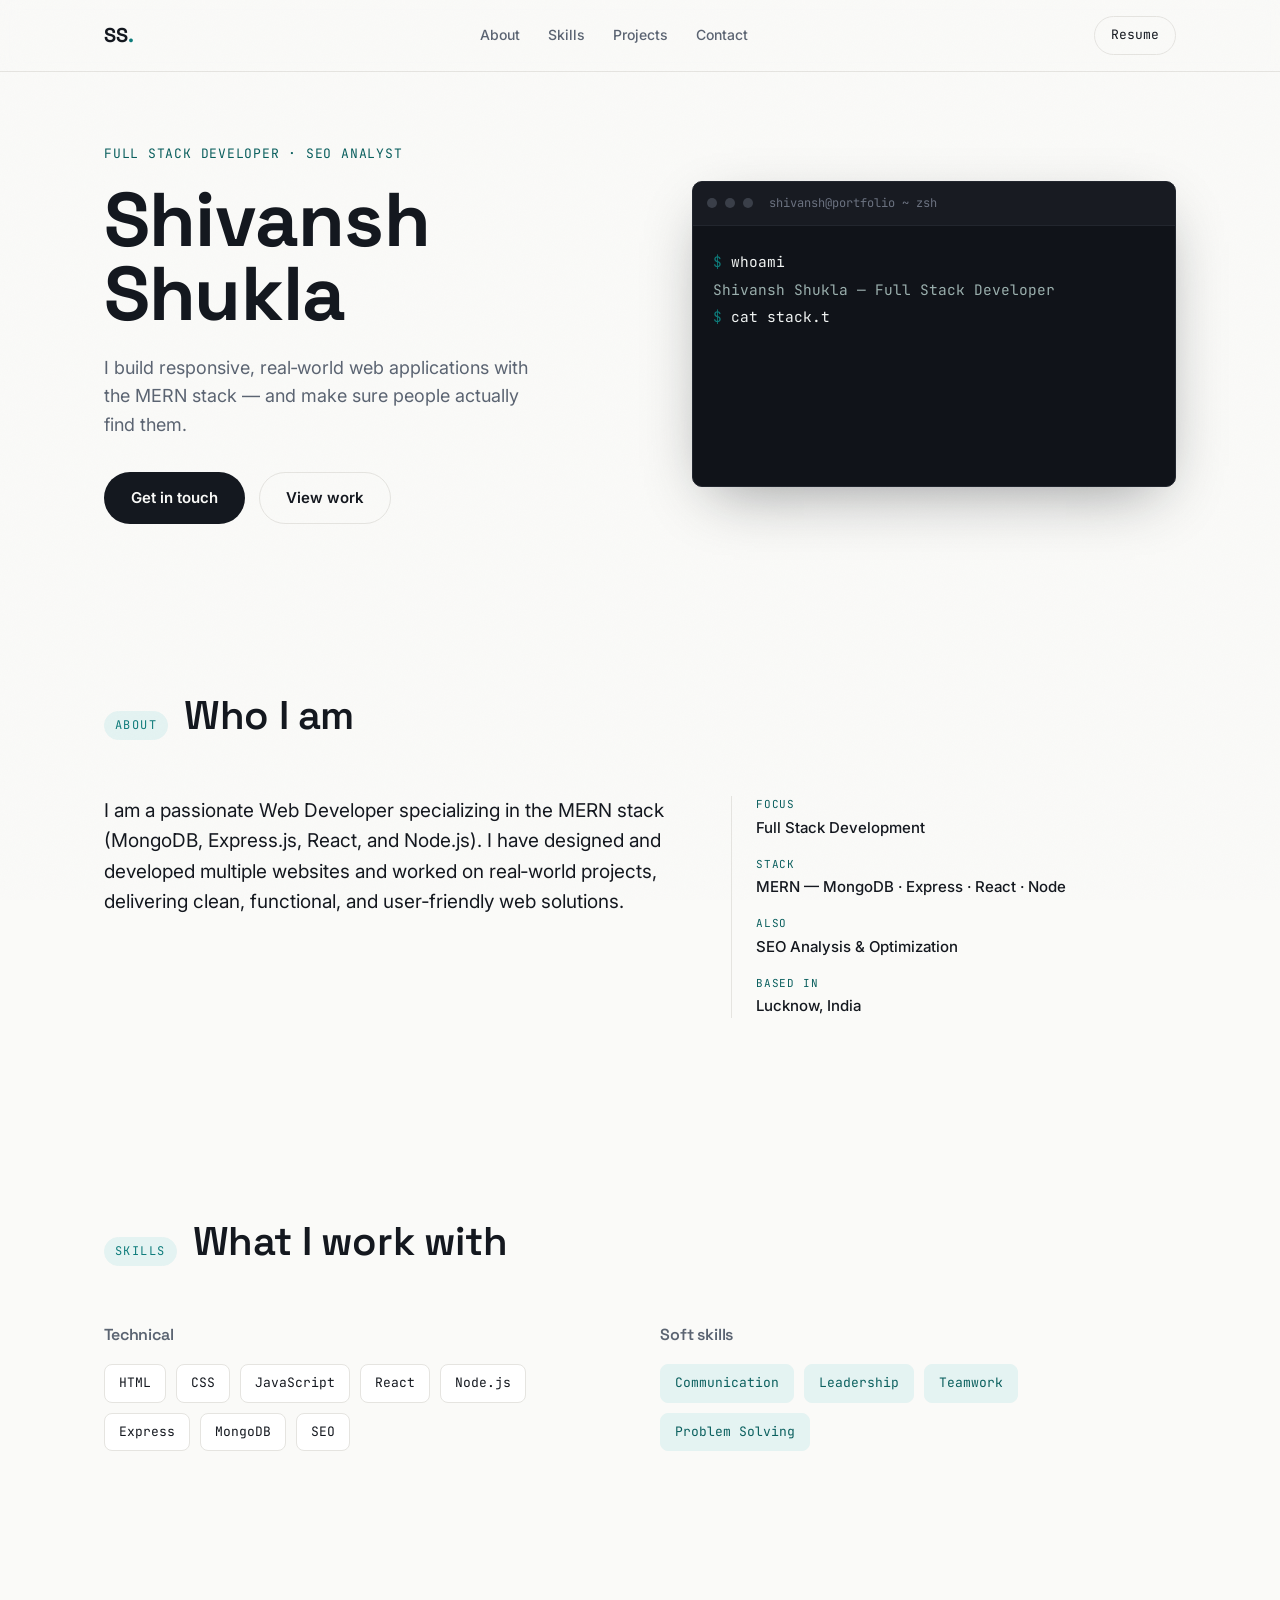
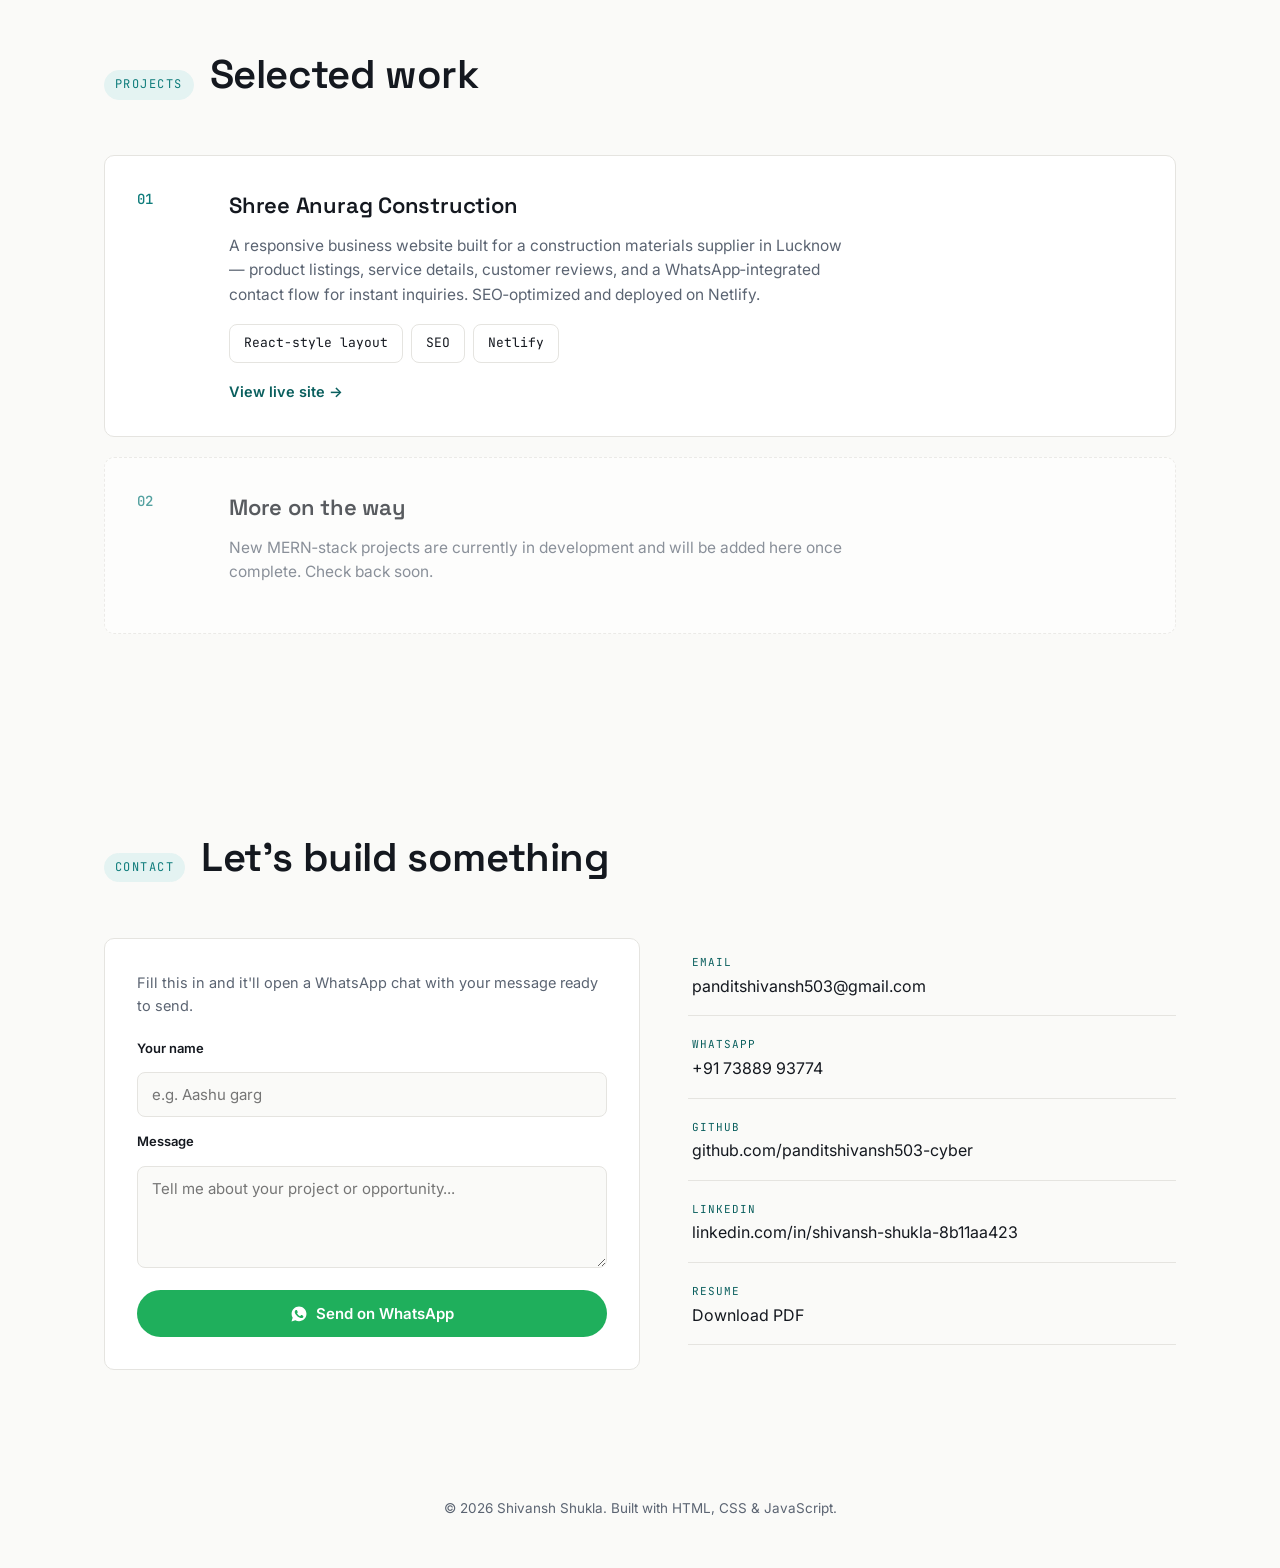
==== commit 252c6adc: "update t" ====
--- a/index.html
+++ b/index.html
@@ -5,7 +5,7 @@
 <meta name="viewport" content="width=device-width, initial-scale=1.0">
 <title>Shivansh Shukla — PORTFOLIO</title>
 <meta name="description" content="Shivansh Shukla — Full Stack Developer (MERN) & SEO Analyst. Portfolio, projects, and contact.">
-<title>Shivansh Shukla | Full Stack MERN Developer & SEO Analyst</title>
+
 
 <meta name="description" content="Shivansh Shukla is a Full Stack MERN Developer and SEO Analyst from India. Explore my portfolio, web development projects, skills, and contact information.">
 
